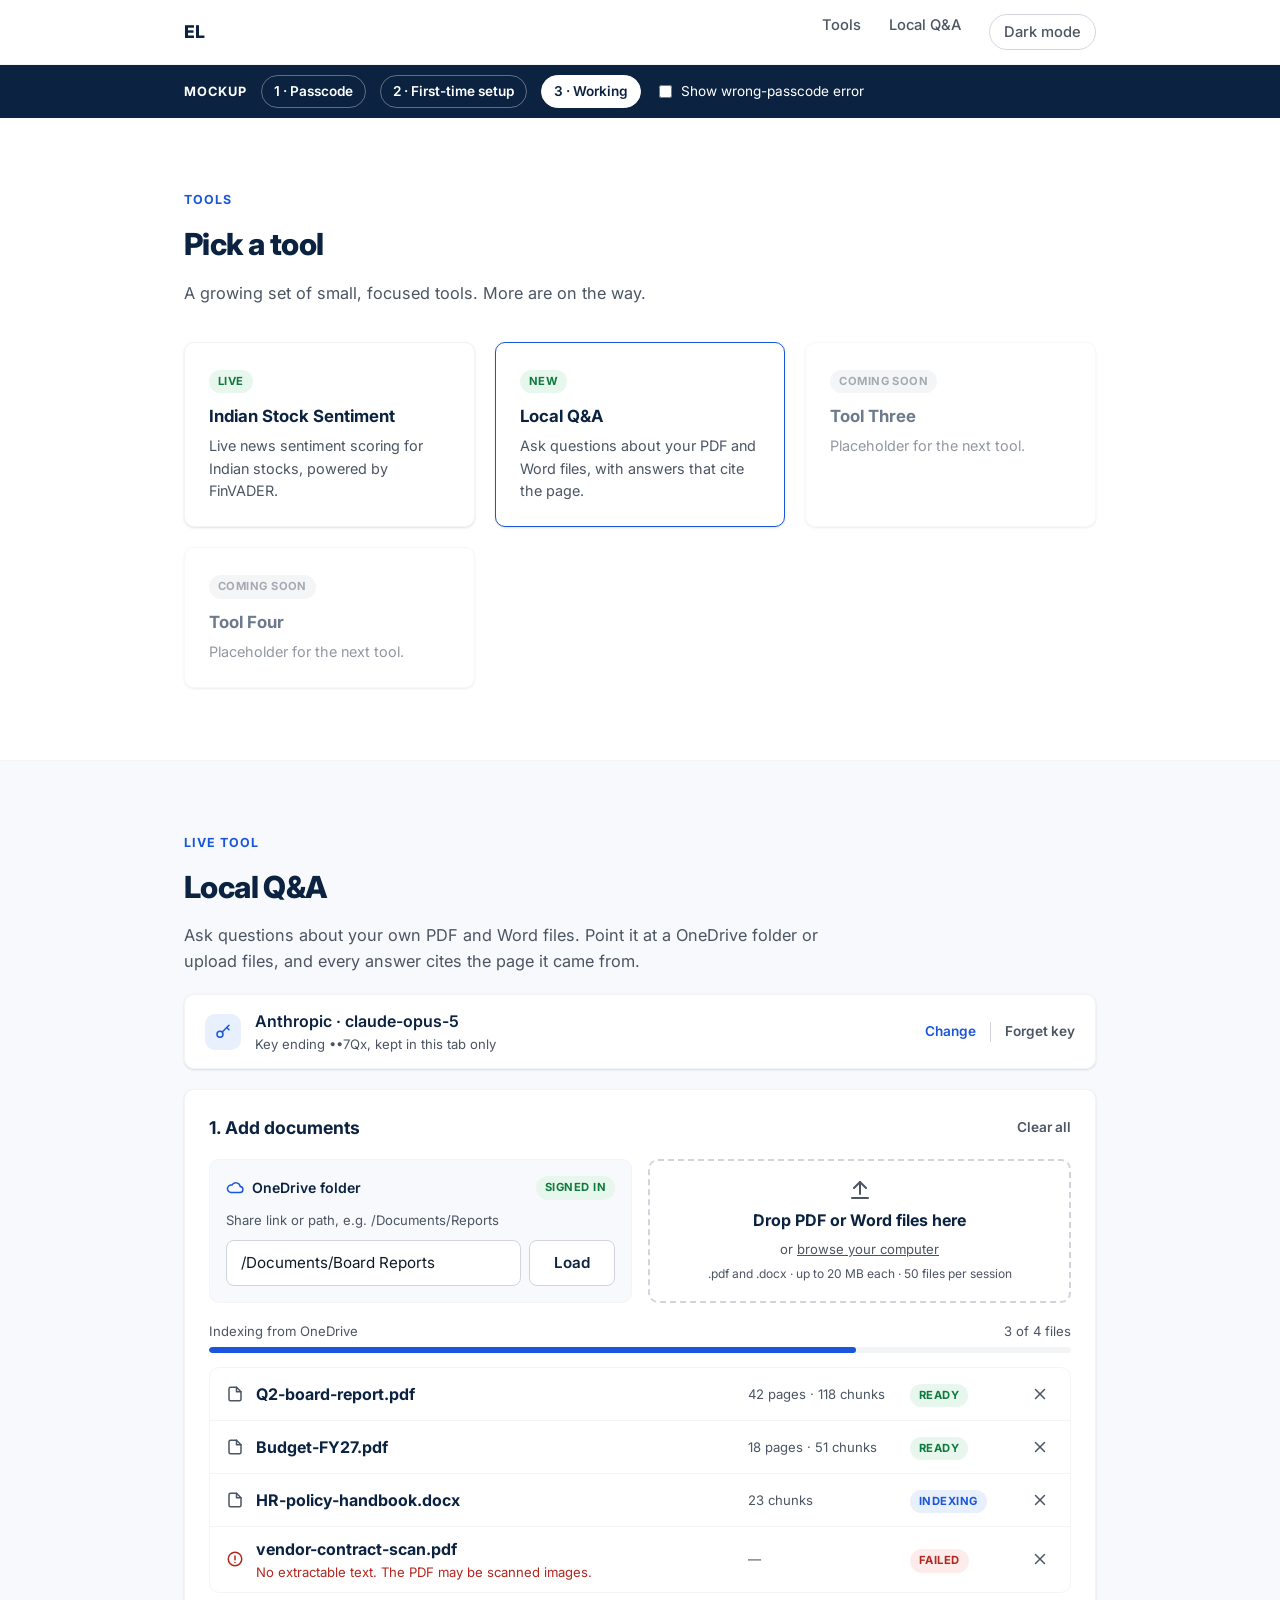
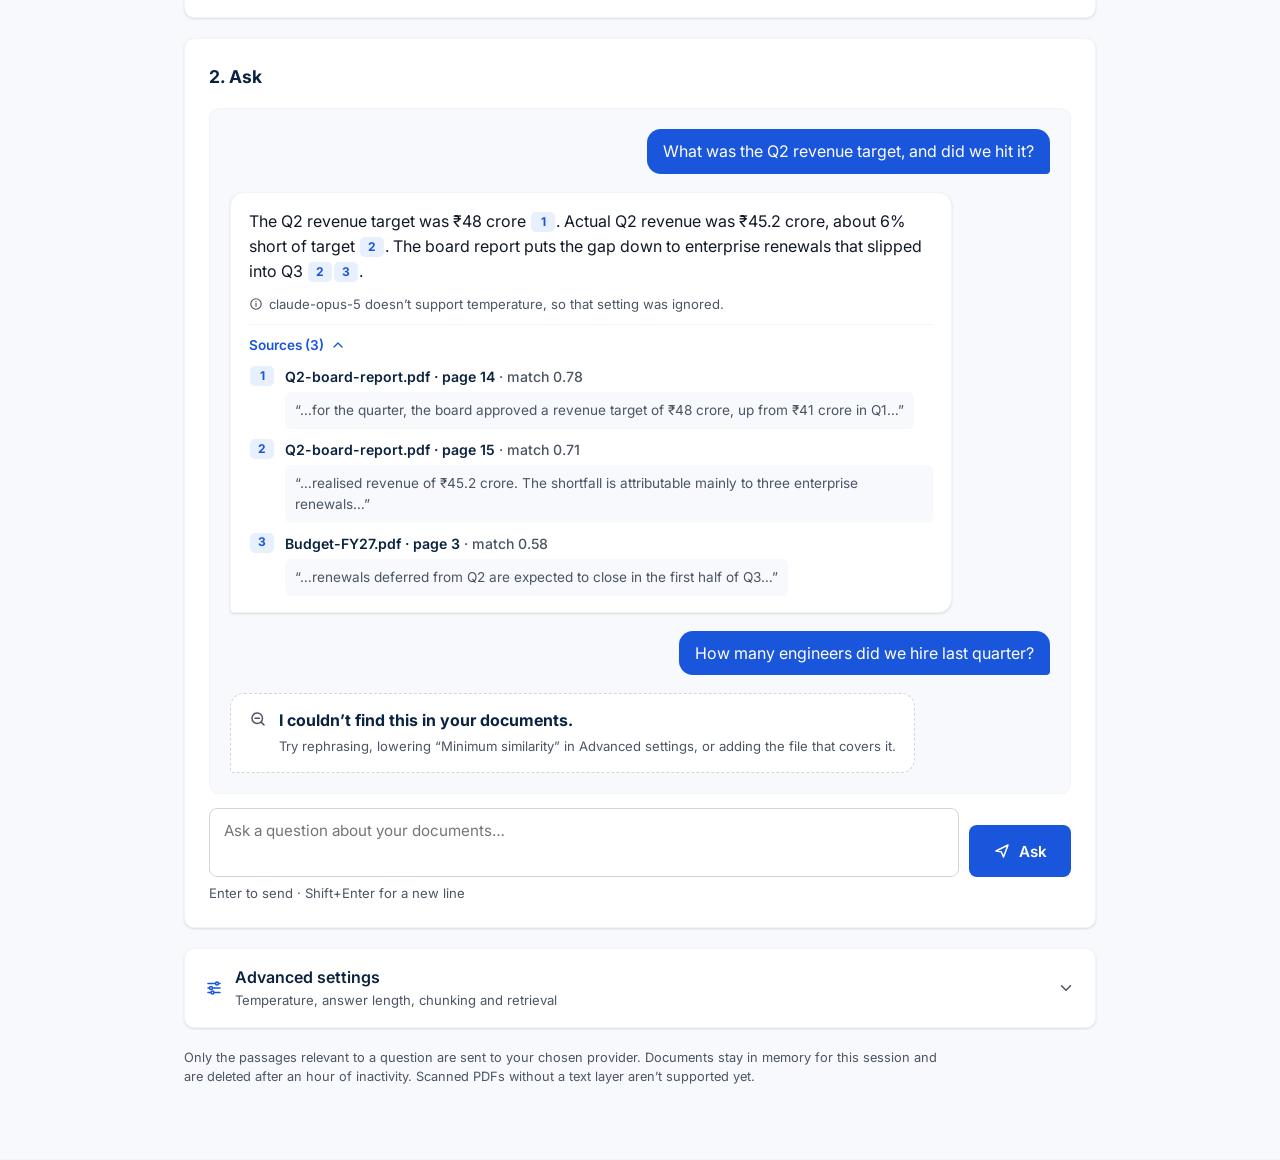
==== local-qa/mockup.html @ 2dbd8e91 "Add clickable Local Q&A UI mockup Static page on the site's own styles.css showing the passcode gate" ====
<!DOCTYPE html>
<html lang="en">
<head>
<meta charset="UTF-8" />
<meta name="viewport" content="width=device-width, initial-scale=1.0" />
<title>Local Q&amp;A — UI mockup</title>
<link rel="preconnect" href="https://fonts.googleapis.com">
<link rel="preconnect" href="https://fonts.gstatic.com" crossorigin>
<link href="https://fonts.googleapis.com/css2?family=Inter:wght@400;500;600;700;800&display=swap" rel="stylesheet">
<link rel="stylesheet" href="../styles.css" />
<script>
  // Same theme bootstrap as the real site, so dark mode matches.
  try {
    var t = localStorage.getItem('theme');
    if (t === 'dark' || t === 'light') document.documentElement.setAttribute('data-theme', t);
  } catch (e) {}
</script>
<style>
  /* Local Q&A — new tokens layered on the site's (light, then the two dark blocks the site uses) */
  :root { --blue-bg: #e8effd; --ring: 0 0 0 3px rgba(26, 86, 219, 0.15); }
  @media (prefers-color-scheme: dark) { :root:not([data-theme="light"]) { --blue-bg: #16305a; } }
  :root[data-theme="dark"] { --blue-bg: #16305a; }

  /* Mockup-only state switcher (not part of the real UI) */
  .mock-bar { position: sticky; top: 64px; z-index: 9; background: var(--heading); color: var(--bg); }
  .mock-bar .container { display: flex; flex-wrap: wrap; align-items: center; gap: 8px 14px; padding-top: 10px; padding-bottom: 10px; }
  .mock-bar strong { font-size: 0.8rem; text-transform: uppercase; letter-spacing: 0.08em; }
  .mock-bar button { font: inherit; font-size: 0.85rem; font-weight: 600; border: 1px solid rgba(255,255,255,0.35); background: none; color: inherit; border-radius: 999px; padding: 5px 12px; cursor: pointer; }
  .mock-bar button[aria-pressed="true"] { background: var(--bg); color: var(--heading); border-color: var(--bg); }
  .mock-bar label { font-size: 0.85rem; display: inline-flex; gap: 6px; align-items: center; }

  /* Tile highlight */
  .tile-new { border-color: var(--blue); }

  /* Local Q&A */
  .qa-section { background: var(--bg-alt); scroll-margin-top: 110px; }
  .qa-stack { display: flex; flex-direction: column; gap: 20px; }
  .card { background: var(--bg); border: 1px solid var(--gray-100); border-radius: var(--radius); box-shadow: var(--shadow); padding: 24px; }
  .card h3 { margin: 0; font-size: 1.1rem; font-weight: 700; color: var(--heading); }
  .card-head { display: flex; align-items: center; justify-content: space-between; gap: 12px; margin-bottom: 18px; }
  .help { margin: 0; font-size: 0.82rem; color: var(--gray-600); }
  .label { font-size: 0.88rem; font-weight: 600; color: var(--heading); }
  .field { width: 100%; min-height: 44px; padding: 10px 14px; border: 1px solid var(--gray-300); border-radius: 8px; font: inherit; font-size: 0.95rem; background: var(--bg); color: var(--ink); }
  .field:focus { outline: none; border-color: var(--blue); box-shadow: var(--ring); }
  .field:disabled { background: var(--gray-100); cursor: not-allowed; }
  .btn { min-height: 44px; display: inline-flex; align-items: center; justify-content: center; gap: 8px; font-family: inherit; }
  .btn-secondary { background: var(--bg); color: var(--heading); border: 1px solid var(--gray-300); }
  .btn-secondary:hover { border-color: var(--gray-600); }
  .btn-link { display: inline-flex; align-items: center; gap: 6px; font-family: inherit; }
  .btn-muted { color: var(--gray-600); }
  .icon-btn { display: inline-flex; align-items: center; justify-content: center; width: 44px; height: 44px; border: none; border-radius: 8px; background: none; color: var(--gray-600); cursor: pointer; flex-shrink: 0; }
  .icon-btn:hover { background: var(--gray-100); color: var(--red); }
  .badge { display: inline-flex; align-items: center; font-size: 0.7rem; font-weight: 700; text-transform: uppercase; letter-spacing: 0.04em; padding: 3px 9px; border-radius: 999px; background: var(--gray-neutral-bg); color: var(--gray-neutral); white-space: nowrap; }
  .badge-ok { background: var(--green-bg); color: var(--green); }
  .badge-fail { background: var(--red-bg); color: var(--red); }
  .badge-busy { background: var(--blue-bg); color: var(--blue); }
  .row { display: flex; gap: 8px; }
  .grid-2 { display: grid; grid-template-columns: repeat(2, minmax(0, 1fr)); gap: 16px; }
  .col { display: flex; flex-direction: column; gap: 8px; }
  .sr-only { position: absolute; width: 1px; height: 1px; overflow: hidden; clip: rect(0 0 0 0); white-space: nowrap; }
  svg.i { width: 18px; height: 18px; fill: none; stroke: currentColor; stroke-width: 2; stroke-linecap: round; stroke-linejoin: round; flex-shrink: 0; }

  /* Passcode */
  .lock-card { max-width: 520px; display: flex; flex-direction: column; gap: 14px; }
  .lock-icon { display: inline-flex; width: 44px; height: 44px; border-radius: 10px; align-items: center; justify-content: center; background: var(--blue-bg); color: var(--blue); }
  .error-text { margin: 0; font-size: 0.85rem; color: var(--red); font-weight: 500; }

  /* Provider setup */
  .pills { display: flex; flex-wrap: wrap; gap: 8px; }
  .pill { font: inherit; font-size: 0.9rem; font-weight: 600; min-height: 40px; padding: 0 16px; border-radius: 999px; border: 1px solid var(--gray-300); background: var(--bg); color: var(--heading); cursor: pointer; }
  .pill[aria-pressed="true"] { background: var(--blue); border-color: var(--blue); color: #fff; }
  .chips { display: flex; flex-wrap: wrap; gap: 6px; }
  .chip { font: inherit; font-size: 0.8rem; font-weight: 600; padding: 4px 10px; border-radius: 999px; border: 1px solid var(--gray-300); background: var(--bg-alt); color: var(--heading); cursor: pointer; }
  .check { display: inline-flex; align-items: center; gap: 8px; font-size: 0.9rem; color: var(--ink); }
  .check input { width: 18px; height: 18px; accent-color: var(--blue); }
  .ok-text { display: inline-flex; align-items: center; gap: 6px; font-size: 0.88rem; font-weight: 600; color: var(--green); }

  /* Model bar */
  .model-bar { display: flex; align-items: center; gap: 14px; padding: 14px 20px; }
  .model-bar .grow { flex-grow: 1; display: flex; flex-direction: column; }
  .model-bar .title { font-weight: 600; color: var(--heading); }
  .divider-v { width: 1px; height: 20px; background: var(--gray-300); }

  /* Documents */
  .source-box { display: flex; flex-direction: column; gap: 10px; padding: 16px; border: 1px solid var(--gray-100); border-radius: var(--radius); background: var(--bg-alt); }
  .drop { display: flex; flex-direction: column; align-items: center; justify-content: center; gap: 6px; padding: 16px; border: 2px dashed var(--gray-300); border-radius: var(--radius); text-align: center; }
  .drop strong { color: var(--heading); }
  .progress { height: 6px; border-radius: 999px; background: var(--gray-100); overflow: hidden; }
  .progress > span { display: block; height: 100%; background: var(--blue); border-radius: 999px; }
  .files { list-style: none; margin: 0; padding: 0; border: 1px solid var(--gray-100); border-radius: var(--radius); }
  .files li { display: flex; align-items: center; gap: 12px; padding: 4px 8px 4px 16px; }
  .files li + li { border-top: 1px solid var(--gray-100); }
  .files .name { flex-grow: 1; display: flex; flex-direction: column; padding: 6px 0; min-width: 0; }
  .files .name strong { color: var(--heading); overflow-wrap: anywhere; }
  .files .meta { width: 150px; }
  .files .file-status { width: 96px; }
  .files .err { font-size: 0.82rem; color: var(--red); }
  .empty { padding: 18px; text-align: center; border: 1px dashed var(--gray-300); border-radius: var(--radius); }

  /* Chat */
  .transcript { display: flex; flex-direction: column; gap: 18px; padding: 20px; background: var(--bg-alt); border: 1px solid var(--gray-100); border-radius: var(--radius); margin-bottom: 14px; }
  .msg-user { align-self: flex-end; max-width: 70%; padding: 10px 16px; border-radius: 14px 14px 4px 14px; background: var(--blue); color: #fff; }
  .msg-bot { align-self: flex-start; max-width: 88%; display: flex; flex-direction: column; gap: 10px; padding: 16px 18px; border-radius: 14px 14px 14px 4px; background: var(--bg); border: 1px solid var(--gray-100); box-shadow: var(--shadow); }
  .msg-bot p { margin: 0; }
  .msg-notfound { align-self: flex-start; max-width: 88%; display: flex; gap: 12px; padding: 14px 18px; border-radius: 14px 14px 14px 4px; background: var(--bg); border: 1px dashed var(--gray-300); }
  .msg-notfound strong { color: var(--heading); display: block; }
  .note { display: flex; align-items: center; gap: 6px; font-size: 0.82rem; color: var(--gray-600); }
  .note svg.i { width: 14px; height: 14px; }
  .cite { display: inline-flex; align-items: center; justify-content: center; min-width: 24px; height: 20px; padding: 0 6px; margin: 0 1px; border-radius: 5px; background: var(--blue-bg); color: var(--blue); font-size: 0.75rem; font-weight: 700; text-decoration: none; vertical-align: 1px; }
  .sources { border-top: 1px solid var(--gray-100); padding-top: 10px; display: flex; flex-direction: column; gap: 10px; }
  .sources ol { list-style: none; margin: 0; padding: 0; display: flex; flex-direction: column; gap: 10px; }
  .sources li { display: flex; gap: 10px; align-items: flex-start; }
  .sources .where { font-size: 0.88rem; font-weight: 600; color: var(--heading); }
  .sources .where span { font-weight: 500; color: var(--gray-600); }
  .sources blockquote { margin: 4px 0 0; font-size: 0.85rem; color: var(--gray-600); padding: 8px 10px; background: var(--bg-alt); border-radius: 6px; }
  .chevron { transition: transform 0.15s ease; }
  [aria-expanded="false"] > .chevron { transform: rotate(180deg); }
  .composer { display: flex; gap: 10px; align-items: flex-end; }
  .composer textarea { flex-grow: 1; resize: none; min-height: 52px; }
  .composer .btn { min-height: 52px; }

  /* Advanced settings */
  .adv-toggle { width: 100%; display: flex; align-items: center; gap: 12px; padding: 16px 20px; cursor: pointer; text-align: left; font: inherit; color: inherit; }
  .adv-toggle .grow { flex-grow: 1; display: flex; flex-direction: column; }
  .adv-toggle .title { font-weight: 600; color: var(--heading); }
  .adv-toggle[aria-expanded="true"] { border-bottom-left-radius: 0; border-bottom-right-radius: 0; }
  .adv-panel { margin-top: -1px; border-top-left-radius: 0; border-top-right-radius: 0; display: flex; flex-direction: column; gap: 28px; }
  .group-head { display: flex; align-items: baseline; justify-content: space-between; gap: 12px; margin-bottom: 14px; padding-bottom: 8px; border-bottom: 1px solid var(--gray-100); }
  .group-head h4 { margin: 0; font-size: 1rem; color: var(--heading); }
  .controls { display: grid; grid-template-columns: repeat(2, minmax(0, 1fr)); gap: 22px 32px; }
  .control { display: flex; flex-direction: column; gap: 6px; }
  .control-top { display: flex; justify-content: space-between; align-items: baseline; gap: 8px; }
  .control output { font-size: 0.88rem; font-weight: 700; color: var(--heading); font-variant-numeric: tabular-nums; }
  .control input[type="range"] { width: 100%; accent-color: var(--blue); min-height: 24px; }
  .seg { display: inline-flex; border: 1px solid var(--gray-300); border-radius: 8px; overflow: hidden; }
  .seg button { font: inherit; font-size: 0.88rem; font-weight: 600; min-height: 40px; padding: 0 16px; border: none; background: var(--bg); color: var(--heading); cursor: pointer; }
  .seg button + button { border-left: 1px solid var(--gray-300); }
  .seg button[aria-pressed="true"] { background: var(--blue); color: #fff; }
  .switch { display: inline-flex; align-items: center; gap: 10px; font-size: 0.9rem; cursor: pointer; }
  .switch input { width: 40px; height: 22px; accent-color: var(--blue); }
  .warn { display: flex; gap: 6px; align-items: flex-start; font-size: 0.8rem; color: var(--gray-600); background: var(--gray-neutral-bg); padding: 6px 10px; border-radius: 6px; }
  .reindex { display: flex; align-items: center; gap: 12px; padding: 12px 16px; border-radius: var(--radius); background: var(--blue-bg); color: var(--heading); margin-bottom: 16px; }
  .reindex p { margin: 0; flex-grow: 1; font-size: 0.9rem; }
  .privacy { font-size: 0.8rem; max-width: 760px; }

  [hidden] { display: none !important; }

  @media (max-width: 640px) {
    .grid-2, .controls { grid-template-columns: minmax(0, 1fr); }
    .files li { display: grid; grid-template-columns: auto minmax(0, 1fr) auto; column-gap: 12px; align-items: center; padding: 6px 4px 8px 12px; }
    .files li > svg.i { grid-column: 1; grid-row: 1; }
    .files .name { grid-column: 2; grid-row: 1; padding: 4px 0 0; }
    .files .icon-btn { grid-column: 3; grid-row: 1; }
    .files .meta { grid-column: 2; grid-row: 2; width: auto; }
    .files .file-status { grid-column: 3; grid-row: 2; width: auto; justify-self: center; }
    .msg-user, .msg-bot, .msg-notfound { max-width: 100%; }
    .model-bar { flex-wrap: wrap; padding: 14px 16px; }
    .transcript { padding: 12px; }
    .composer .btn .label-text { display: none; }
    .card { padding: 18px 16px; }
    .reindex { flex-wrap: wrap; }
  }
</style>
</head>
<body>

<svg width="0" height="0" style="position:absolute" aria-hidden="true">
  <symbol id="i-key" viewBox="0 0 24 24"><circle cx="8" cy="15" r="4"/><path d="M11 12l9-9"/><path d="M17 6l3 3"/></symbol>
  <symbol id="i-lock" viewBox="0 0 24 24"><rect x="4" y="11" width="16" height="10" rx="2"/><path d="M8 11V7a4 4 0 0 1 8 0v4"/></symbol>
  <symbol id="i-cloud" viewBox="0 0 24 24"><path d="M7 18a5 5 0 1 1 .9-9.9A6 6 0 0 1 19 10a4 4 0 0 1-1 8H7z"/></symbol>
  <symbol id="i-upload" viewBox="0 0 24 24"><path d="M12 16V4"/><path d="M6 10l6-6 6 6"/><path d="M4 20h16"/></symbol>
  <symbol id="i-file" viewBox="0 0 24 24"><path d="M14 3H6a2 2 0 0 0-2 2v14a2 2 0 0 0 2 2h12a2 2 0 0 0 2-2V9z"/><path d="M14 3v6h6"/></symbol>
  <symbol id="i-alert" viewBox="0 0 24 24"><circle cx="12" cy="12" r="9"/><path d="M12 8v5"/><path d="M12 16.5v.01"/></symbol>
  <symbol id="i-info" viewBox="0 0 24 24"><circle cx="12" cy="12" r="9"/><path d="M12 11v5"/><path d="M12 7.5v.01"/></symbol>
  <symbol id="i-x" viewBox="0 0 24 24"><path d="M6 6l12 12"/><path d="M18 6L6 18"/></symbol>
  <symbol id="i-send" viewBox="0 0 24 24"><path d="M4 12l16-8-6 16-3-7z"/></symbol>
  <symbol id="i-check" viewBox="0 0 24 24"><path d="M5 12l5 5 9-10"/></symbol>
  <symbol id="i-up" viewBox="0 0 24 24"><path d="M6 15l6-6 6 6"/></symbol>
  <symbol id="i-down" viewBox="0 0 24 24"><path d="M6 9l6 6 6-6"/></symbol>
  <symbol id="i-search" viewBox="0 0 24 24"><circle cx="11" cy="11" r="7"/><path d="M20 20l-3.5-3.5"/><path d="M8 11h6"/></symbol>
  <symbol id="i-sliders" viewBox="0 0 24 24"><path d="M4 6h10"/><path d="M18 6h2"/><circle cx="16" cy="6" r="2"/><path d="M4 18h4"/><path d="M12 18h8"/><circle cx="10" cy="18" r="2"/><path d="M4 12h2"/><path d="M10 12h10"/><circle cx="8" cy="12" r="2"/></symbol>
  <symbol id="i-refresh" viewBox="0 0 24 24"><path d="M20 11a8 8 0 0 0-14.9-3"/><path d="M4 4v4h4"/><path d="M4 13a8 8 0 0 0 14.9 3"/><path d="M20 20v-4h-4"/></symbol>
</svg>

<header class="site-header">
  <div class="container header-inner">
    <a href="#home" class="brand">EL</a>
    <nav class="nav">
      <a href="#tools">Tools</a>
      <a href="#local-qa">Local Q&amp;A</a>
      <button id="theme-toggle" class="theme-toggle" type="button" aria-label="Toggle dark mode">Dark mode</button>
    </nav>
  </div>
</header>

<div class="mock-bar" role="region" aria-label="Mockup controls">
  <div class="container">
    <strong>Mockup</strong>
    <button type="button" data-state="locked">1 · Passcode</button>
    <button type="button" data-state="setup">2 · First-time setup</button>
    <button type="button" data-state="working" aria-pressed="true">3 · Working</button>
    <label><input type="checkbox" id="mock-error"> Show wrong-passcode error</label>
  </div>
</div>

<main>
  <section id="tools" class="section tools-section">
    <div class="container">
      <p class="eyebrow">Tools</p>
      <h2>Pick a tool</h2>
      <p class="section-lead">A growing set of small, focused tools. More are on the way.</p>
      <div class="tile-grid">
        <a href="#sentiment" class="tile tile-live">
          <span class="tile-badge tile-badge-live">Live</span>
          <h3>Indian Stock Sentiment</h3>
          <p>Live news sentiment scoring for Indian stocks, powered by FinVADER.</p>
        </a>
        <a href="#local-qa" class="tile tile-live tile-new">
          <span class="tile-badge tile-badge-live">New</span>
          <h3>Local Q&amp;A</h3>
          <p>Ask questions about your PDF and Word files, with answers that cite the page.</p>
        </a>
        <div class="tile tile-placeholder">
          <span class="tile-badge">Coming soon</span>
          <h3>Tool Three</h3>
          <p>Placeholder for the next tool.</p>
        </div>
        <div class="tile tile-placeholder">
          <span class="tile-badge">Coming soon</span>
          <h3>Tool Four</h3>
          <p>Placeholder for the next tool.</p>
        </div>
      </div>
    </div>
  </section>

  <section id="local-qa" class="section qa-section">
    <div class="container qa-stack">
      <div>
        <p class="eyebrow">Live Tool</p>
        <h2>Local Q&amp;A</h2>
        <p class="section-lead" style="margin-bottom:0">Ask questions about your own PDF and Word files. Point it at a OneDrive folder or upload files, and every answer cites the page it came from.</p>
      </div>

      <!-- ============ STATE 1: passcode ============ -->
      <form class="card lock-card" data-view="locked" hidden onsubmit="return false">
        <span class="lock-icon"><svg class="i"><use href="#i-lock"/></svg></span>
        <div>
          <h3>Enter the passcode</h3>
          <p class="help">This tool is private. Ask the site owner for the passcode.</p>
        </div>
        <label class="sr-only" for="passcode">Passcode</label>
        <div class="row">
          <input id="passcode" class="field" type="password" placeholder="Passcode" autocomplete="current-password" aria-describedby="pass-error">
          <button type="submit" class="btn btn-primary" data-go="setup">Unlock</button>
        </div>
        <p class="error-text" id="pass-error" hidden>That passcode isn’t right.</p>
      </form>

      <!-- ============ STATE 2: first-time setup ============ -->
      <div class="card" data-view="setup" hidden>
        <div class="card-head"><h3>Connect a model</h3><span class="badge">Your key, your bill</span></div>
        <div class="col" style="gap:18px">
          <div class="col">
            <span class="label" id="provider-label">Provider</span>
            <div class="pills" role="group" aria-labelledby="provider-label">
              <button type="button" class="pill" data-provider="anthropic" aria-pressed="true">Anthropic</button>
              <button type="button" class="pill" data-provider="openai" aria-pressed="false">OpenAI</button>
              <button type="button" class="pill" data-provider="gemini" aria-pressed="false">Google Gemini</button>
              <button type="button" class="pill" data-provider="openai_compatible" aria-pressed="false">OpenAI-compatible</button>
            </div>
          </div>
          <div class="col" id="base-url-wrap" hidden>
            <label class="label" for="base-url">Base URL</label>
            <input id="base-url" class="field" type="url" placeholder="https://api.groq.com/openai/v1">
            <p class="help">Any service that speaks the OpenAI Chat Completions API: Groq, Mistral, OpenRouter, DeepSeek, Together…</p>
          </div>
          <div class="grid-2">
            <div class="col">
              <label class="label" for="model">Model</label>
              <input id="model" class="field" type="text" value="claude-opus-5">
              <div class="chips" id="model-chips">
                <button type="button" class="chip">claude-opus-5</button>
                <button type="button" class="chip">claude-sonnet-5</button>
                <button type="button" class="chip">claude-haiku-4-5</button>
              </div>
            </div>
            <div class="col">
              <label class="label" for="api-key">API key</label>
              <input id="api-key" class="field" type="password" placeholder="sk-ant-…" value="sk-ant-demo-key-7Qx" autocomplete="off">
              <a href="#" class="help" id="key-link">Get an Anthropic key</a>
            </div>
          </div>
          <label class="check"><input type="checkbox"> Remember this key on this device</label>
          <div class="row" style="align-items:center; gap:14px; flex-wrap:wrap">
            <button type="button" class="btn btn-secondary" id="test-key">Test key</button>
            <span class="ok-text" id="key-ok" hidden><svg class="i"><use href="#i-check"/></svg> Key works</span>
          </div>
          <p class="help">For each question, your key goes through our server to the provider you picked. It’s never stored there, and usage is billed to your own account.</p>
        </div>
      </div>

      <!-- Model bar (working state) -->
      <div class="card model-bar" data-view="working">
        <span class="lock-icon" style="width:36px;height:36px"><svg class="i"><use href="#i-key"/></svg></span>
        <div class="grow">
          <span class="title" id="model-summary">Anthropic · claude-opus-5</span>
          <span class="help">Key ending ••7Qx, kept in this tab only</span>
        </div>
        <button type="button" class="btn-link" data-go="setup">Change</button>
        <span class="divider-v"></span>
        <button type="button" class="btn-link btn-muted">Forget key</button>
      </div>

      <!-- ============ Documents (setup + working) ============ -->
      <div class="card" data-view="setup working">
        <div class="card-head">
          <h3>1. Add documents</h3>
          <button type="button" class="btn-link btn-muted" data-view="working">Clear all</button>
        </div>
        <div class="grid-2" style="margin-bottom:18px">
          <div class="source-box">
            <div class="row" style="align-items:center">
              <svg class="i" style="color:var(--blue)"><use href="#i-cloud"/></svg>
              <span class="label" style="flex-grow:1">OneDrive folder</span>
              <span class="badge badge-ok" data-view="working">Signed in</span>
            </div>
            <button type="button" class="btn btn-secondary" data-view="setup">
              <svg class="i"><use href="#i-cloud"/></svg> Sign in with Microsoft
            </button>
            <label class="help" for="folder">Share link or path, e.g. /Documents/Reports</label>
            <div class="row">
              <input id="folder" class="field" type="text" value="/Documents/Board Reports">
              <button type="button" class="btn btn-secondary">Load</button>
            </div>
            <p class="help" data-view="setup">Read-only access. Only .pdf and .docx files in the folder are used.</p>
          </div>
          <div class="drop">
            <svg class="i" style="width:24px;height:24px;color:var(--gray-600)"><use href="#i-upload"/></svg>
            <strong>Drop PDF or Word files here</strong>
            <span class="help">or <a href="#">browse your computer</a></span>
            <span class="help" style="font-size:0.75rem">.pdf and .docx · up to 20 MB each · 50 files per session</span>
          </div>
        </div>

        <p class="help empty" data-view="setup">No documents yet. Load a OneDrive folder or upload files to start.</p>

        <div data-view="working">
          <div class="col" style="gap:6px; margin-bottom:14px">
            <div class="row help" style="justify-content:space-between"><span>Indexing from OneDrive</span><span>3 of 4 files</span></div>
            <div class="progress" role="progressbar" aria-label="Indexing progress" aria-valuenow="75" aria-valuemin="0" aria-valuemax="100"><span style="width:75%"></span></div>
          </div>
          <ul class="files">
            <li>
              <svg class="i" style="color:var(--gray-600)"><use href="#i-file"/></svg>
              <span class="name"><strong>Q2-board-report.pdf</strong></span>
              <span class="help meta">42 pages · 118 chunks</span>
              <span class="file-status"><span class="badge badge-ok">Ready</span></span>
              <button type="button" class="icon-btn" aria-label="Remove Q2-board-report.pdf"><svg class="i"><use href="#i-x"/></svg></button>
            </li>
            <li>
              <svg class="i" style="color:var(--gray-600)"><use href="#i-file"/></svg>
              <span class="name"><strong>Budget-FY27.pdf</strong></span>
              <span class="help meta">18 pages · 51 chunks</span>
              <span class="file-status"><span class="badge badge-ok">Ready</span></span>
              <button type="button" class="icon-btn" aria-label="Remove Budget-FY27.pdf"><svg class="i"><use href="#i-x"/></svg></button>
            </li>
            <li>
              <svg class="i" style="color:var(--gray-600)"><use href="#i-file"/></svg>
              <span class="name"><strong>HR-policy-handbook.docx</strong></span>
              <span class="help meta">23 chunks</span>
              <span class="file-status"><span class="badge badge-busy">Indexing</span></span>
              <button type="button" class="icon-btn" aria-label="Remove HR-policy-handbook.docx"><svg class="i"><use href="#i-x"/></svg></button>
            </li>
            <li>
              <svg class="i" style="color:var(--red)"><use href="#i-alert"/></svg>
              <span class="name"><strong>vendor-contract-scan.pdf</strong><span class="err">No extractable text. The PDF may be scanned images.</span></span>
              <span class="help meta">—</span>
              <span class="file-status"><span class="badge badge-fail">Failed</span></span>
              <button type="button" class="icon-btn" aria-label="Remove vendor-contract-scan.pdf"><svg class="i"><use href="#i-x"/></svg></button>
            </li>
          </ul>
        </div>
      </div>

      <!-- ============ Ask (setup + working) ============ -->
      <div class="card" data-view="setup working">
        <div class="card-head"><h3>2. Ask</h3></div>

        <div class="transcript" aria-live="polite" data-view="working">
          <div class="msg-user">What was the Q2 revenue target, and did we hit it?</div>

          <div class="msg-bot">
            <p>The Q2 revenue target was ₹48 crore <a href="#" class="cite">1</a>. Actual Q2 revenue was ₹45.2 crore, about 6% short of target <a href="#" class="cite">2</a>. The board report puts the gap down to enterprise renewals that slipped into Q3 <a href="#" class="cite">2</a><a href="#" class="cite">3</a>.</p>
            <p class="note" id="temp-note"><svg class="i"><use href="#i-info"/></svg> claude-opus-5 doesn’t support temperature, so that setting was ignored.</p>
            <div class="sources">
              <button type="button" class="btn-link" aria-expanded="true" aria-controls="src-1" id="src-toggle">Sources (3) <svg class="i chevron" style="width:16px;height:16px"><use href="#i-up"/></svg></button>
              <ol id="src-1">
                <li><span class="cite">1</span><div><div class="where">Q2-board-report.pdf · page 14 <span>· match 0.78</span></div><blockquote>“…for the quarter, the board approved a revenue target of ₹48 crore, up from ₹41 crore in Q1…”</blockquote></div></li>
                <li><span class="cite">2</span><div><div class="where">Q2-board-report.pdf · page 15 <span>· match 0.71</span></div><blockquote>“…realised revenue of ₹45.2 crore. The shortfall is attributable mainly to three enterprise renewals…”</blockquote></div></li>
                <li><span class="cite">3</span><div><div class="where">Budget-FY27.pdf · page 3 <span>· match 0.58</span></div><blockquote>“…renewals deferred from Q2 are expected to close in the first half of Q3…”</blockquote></div></li>
              </ol>
            </div>
          </div>

          <div class="msg-user">How many engineers did we hire last quarter?</div>

          <div class="msg-notfound">
            <svg class="i" style="color:var(--gray-600); margin-top:2px"><use href="#i-search"/></svg>
            <div>
              <strong>I couldn’t find this in your documents.</strong>
              <span class="help">Try rephrasing, lowering “Minimum similarity” in Advanced settings, or adding the file that covers it.</span>
            </div>
          </div>
        </div>

        <label class="sr-only" for="question">Your question</label>
        <div class="composer">
          <textarea id="question" class="field" rows="2" placeholder="Ask a question about your documents…"></textarea>
          <button type="button" class="btn btn-primary" id="ask-btn"><svg class="i"><use href="#i-send"/></svg><span class="label-text">Ask</span></button>
        </div>
        <p class="help" style="margin-top:6px" id="ask-hint">Enter to send · Shift+Enter for a new line</p>
      </div>

      <!-- ============ Advanced settings (working) ============ -->
      <div data-view="working">
        <button type="button" class="card adv-toggle" id="adv-toggle" aria-expanded="false" aria-controls="adv-panel">
          <svg class="i" style="color:var(--blue)"><use href="#i-sliders"/></svg>
          <span class="grow"><span class="title">Advanced settings</span><span class="help">Temperature, answer length, chunking and retrieval</span></span>
          <svg class="i chevron" style="color:var(--gray-600)"><use href="#i-up"/></svg>
        </button>

        <div class="card adv-panel" id="adv-panel" hidden>
          <div>
            <div class="group-head"><h4>Answer</h4><span class="help">Applies to your next question</span></div>
            <div class="controls">
              <div class="control">
                <div class="control-top"><label class="label" for="s-temp">Temperature</label><output for="s-temp">0.20</output></div>
                <input id="s-temp" type="range" min="0" max="1" step="0.05" value="0.2" data-fmt="2">
                <p class="help">Lower sticks to the documents’ wording; higher phrases more freely.</p>
                <p class="warn" id="temp-warn"><svg class="i" style="width:14px;height:14px;margin-top:2px"><use href="#i-info"/></svg><span>claude-opus-5 ignores temperature. Choose claude-haiku-4-5 to use it, or use Reasoning effort instead.</span></p>
              </div>
              <div class="control">
                <div class="control-top"><span class="label" id="effort-label">Reasoning effort</span></div>
                <div class="seg" role="group" aria-labelledby="effort-label">
                  <button type="button" aria-pressed="true">Low</button><button type="button" aria-pressed="false">Medium</button><button type="button" aria-pressed="false">High</button>
                </div>
                <p class="help">How much the model thinks before answering. Higher is slower and costs more.</p>
              </div>
              <div class="control">
                <div class="control-top"><label class="label" for="s-max">Max answer length</label><output for="s-max">800 tokens</output></div>
                <input id="s-max" type="range" min="100" max="2000" step="50" value="800" data-suffix=" tokens">
                <p class="help">Upper bound on how long an answer can be.</p>
              </div>
              <div class="control">
                <div class="control-top"><label class="label" for="s-style">Answer style</label></div>
                <select id="s-style" class="field"><option>Concise</option><option>Detailed</option><option>Bullet points</option></select>
                <p class="help">Shape of the answer.</p>
              </div>
              <div class="control">
                <div class="control-top"><label class="label" for="s-hist">Follow-up memory</label><output for="s-hist">4 turns</output></div>
                <input id="s-hist" type="range" min="0" max="10" step="1" value="4" data-suffix=" turns">
                <p class="help">Earlier questions and answers sent along, so follow-ups make sense.</p>
              </div>
              <div class="control">
                <div class="control-top"><span class="label">Strict grounding</span></div>
                <label class="switch"><input type="checkbox" checked> Only answer from my documents</label>
                <p class="help">Turn off to let the model add general knowledge, clearly labelled.</p>
              </div>
            </div>
          </div>

          <div>
            <div class="group-head"><h4>Retrieval</h4><span class="help">Applies to your next question</span></div>
            <div class="controls">
              <div class="control">
                <div class="control-top"><label class="label" for="s-topk">Passages per answer (top-k)</label><output for="s-topk">5</output></div>
                <input id="s-topk" type="range" min="1" max="15" step="1" value="5">
                <p class="help">How many chunks are given to the model as context.</p>
              </div>
              <div class="control">
                <div class="control-top"><label class="label" for="s-sim">Minimum similarity</label><output for="s-sim">0.45</output></div>
                <input id="s-sim" type="range" min="0" max="0.9" step="0.05" value="0.45" data-fmt="2">
                <p class="help">Chunks less similar than this to the question are dropped. Higher means fewer, more relevant sources.</p>
              </div>
              <div class="control">
                <div class="control-top"><span class="label">Diversify results</span></div>
                <label class="switch"><input type="checkbox" checked id="s-div"> Avoid near-duplicate passages (MMR)</label>
              </div>
              <div class="control">
                <div class="control-top"><label class="label" for="s-mmr">Relevance vs diversity</label><output for="s-mmr">0.70</output></div>
                <input id="s-mmr" type="range" min="0" max="1" step="0.05" value="0.7" data-fmt="2">
                <p class="help">1.0 is pure relevance; lower mixes in more varied passages.</p>
              </div>
            </div>
          </div>

          <div>
            <div class="group-head"><h4>Indexing</h4><span class="help">Needs a re-index to apply</span></div>
            <div class="reindex" id="reindex" hidden>
              <svg class="i" style="color:var(--blue)"><use href="#i-refresh"/></svg>
              <p>Indexing settings changed. Re-index your 3 ready documents to apply them.</p>
              <button type="button" class="btn btn-primary" id="reindex-btn">Re-index now</button>
            </div>
            <div class="controls">
              <div class="control">
                <div class="control-top"><label class="label" for="s-strat">Chunking method</label></div>
                <select id="s-strat" class="field" data-index>
                  <option value="recursive">Smart (paragraphs, then sentences)</option>
                  <option value="fixed">Fixed size</option>
                  <option value="by_paragraph">By paragraph</option>
                  <option value="by_page">By page</option>
                </select>
                <p class="help">How documents are split into searchable chunks.</p>
              </div>
              <div class="control">
                <div class="control-top"><label class="label" for="s-size">Chunk size</label><output for="s-size">800 characters</output></div>
                <input id="s-size" type="range" min="200" max="2000" step="50" value="800" data-suffix=" characters" data-index>
                <p class="help">Smaller is more precise; larger gives more context per passage.</p>
              </div>
              <div class="control">
                <div class="control-top"><label class="label" for="s-overlap">Chunk overlap</label><output for="s-overlap">120 characters</output></div>
                <input id="s-overlap" type="range" min="0" max="400" step="10" value="120" data-suffix=" characters" data-index>
                <p class="help">Text shared between neighbouring chunks so ideas aren’t cut in half. At most half the chunk size.</p>
              </div>
            </div>
          </div>

          <div class="row" style="justify-content:flex-end">
            <button type="button" class="btn btn-secondary" id="reset-btn">Reset to defaults</button>
          </div>
        </div>
      </div>

      <p class="help privacy" data-view="setup working">Only the passages relevant to a question are sent to your chosen provider. Documents stay in memory for this session and are deleted after an hour of inactivity. Scanned PDFs without a text layer aren’t supported yet.</p>
    </div>
  </section>
</main>

<script>
(function () {
  // ---- theme toggle (mirrors the real site) ----
  var root = document.documentElement, toggle = document.getElementById('theme-toggle');
  function isDark() {
    var t = root.getAttribute('data-theme');
    return t ? t === 'dark' : window.matchMedia('(prefers-color-scheme: dark)').matches;
  }
  function paintToggle() { toggle.textContent = isDark() ? 'Light mode' : 'Dark mode'; }
  toggle.addEventListener('click', function () {
    var next = isDark() ? 'light' : 'dark';
    root.setAttribute('data-theme', next);
    try { localStorage.setItem('theme', next); } catch (e) {}
    paintToggle();
  });
  paintToggle();

  // ---- mockup state switcher ----
  var stateButtons = document.querySelectorAll('.mock-bar [data-state]');
  function show(state) {
    document.querySelectorAll('[data-view]').forEach(function (el) {
      el.hidden = el.getAttribute('data-view').split(' ').indexOf(state) === -1;
    });
    stateButtons.forEach(function (b) { b.setAttribute('aria-pressed', String(b.dataset.state === state)); });
    var ask = document.getElementById('ask-btn'), q = document.getElementById('question');
    ask.disabled = q.disabled = state !== 'working';
    document.getElementById('ask-hint').textContent = state === 'working'
      ? 'Enter to send · Shift+Enter for a new line'
      : 'Add at least one document and an API key to start asking.';
  }
  stateButtons.forEach(function (b) { b.addEventListener('click', function () { show(b.dataset.state); }); });
  document.querySelectorAll('[data-go]').forEach(function (b) {
    b.addEventListener('click', function () { show(b.dataset.go); });
  });
  document.getElementById('mock-error').addEventListener('change', function (e) {
    document.getElementById('pass-error').hidden = !e.target.checked;
    document.getElementById('passcode').style.borderColor = e.target.checked ? 'var(--red)' : '';
  });

  // ---- provider pills ----
  var providers = {
    anthropic: { name: 'Anthropic', link: 'Get an Anthropic key', key: 'sk-ant-…', model: 'claude-opus-5', chips: ['claude-opus-5', 'claude-sonnet-5', 'claude-haiku-4-5'] },
    openai: { name: 'OpenAI', link: 'Get an OpenAI key', key: 'sk-…', model: '', chips: [] },
    gemini: { name: 'Google Gemini', link: 'Get a Gemini key', key: 'AIza…', model: '', chips: [] },
    openai_compatible: { name: 'OpenAI-compatible', link: 'Find your provider’s key page', key: 'Your provider’s API key', model: '', chips: [] }
  };
  var modelInput = document.getElementById('model'), chipBox = document.getElementById('model-chips');
  function renderChips(list) {
    chipBox.innerHTML = '';
    list.forEach(function (m) {
      var c = document.createElement('button');
      c.type = 'button'; c.className = 'chip'; c.textContent = m;
      c.addEventListener('click', function () { modelInput.value = m; syncTemp(); });
      chipBox.appendChild(c);
    });
    chipBox.hidden = !list.length;
  }
  var current = 'anthropic';
  document.querySelectorAll('.pill').forEach(function (p) {
    p.addEventListener('click', function () {
      current = p.dataset.provider;
      var cfg = providers[current];
      document.querySelectorAll('.pill').forEach(function (x) { x.setAttribute('aria-pressed', String(x === p)); });
      document.getElementById('base-url-wrap').hidden = current !== 'openai_compatible';
      document.getElementById('key-link').textContent = cfg.link;
      var key = document.getElementById('api-key'); key.placeholder = cfg.key; key.value = '';
      modelInput.value = cfg.model;
      modelInput.placeholder = 'Model name, as ' + cfg.name + ' spells it';
      renderChips(cfg.chips);
      document.getElementById('key-ok').hidden = true;
      syncTemp();
    });
  });
  document.getElementById('test-key').addEventListener('click', function () {
    document.getElementById('key-ok').hidden = false;
  });

  // ---- temperature support hint follows the chosen model ----
  var TEMP_OK = ['claude-haiku-4-5', 'claude-sonnet-4-6', 'claude-opus-4-6'];
  function syncTemp() {
    var m = modelInput.value.trim() || 'this model';
    var ignored = current === 'anthropic' && TEMP_OK.indexOf(m) === -1;
    document.getElementById('temp-warn').hidden = !ignored;
    document.getElementById('temp-note').hidden = !ignored;
    document.getElementById('temp-warn').querySelector('span').textContent =
      m + ' ignores temperature. Choose claude-haiku-4-5 to use it, or use Reasoning effort instead.';
    document.getElementById('model-summary').textContent = providers[current].name + ' · ' + (modelInput.value.trim() || '—');
  }
  modelInput.addEventListener('input', syncTemp);

  // ---- sources + advanced settings disclosure ----
  function disclosure(btn, panel) {
    btn.addEventListener('click', function () {
      var open = btn.getAttribute('aria-expanded') !== 'true';
      btn.setAttribute('aria-expanded', String(open));
      panel.hidden = !open;
    });
  }
  disclosure(document.getElementById('src-toggle'), document.getElementById('src-1'));
  disclosure(document.getElementById('adv-toggle'), document.getElementById('adv-panel'));

  // ---- sliders show their value; indexing changes raise the re-index banner ----
  var defaults = {};
  document.querySelectorAll('#adv-panel input, #adv-panel select').forEach(function (el) {
    defaults[el.id || el.name || Math.random()] = el.type === 'checkbox' ? el.checked : el.value;
  });
  function paint(el) {
    var out = document.querySelector('output[for="' + el.id + '"]');
    if (!out) return;
    var v = Number(el.value);
    out.textContent = (el.dataset.fmt ? v.toFixed(Number(el.dataset.fmt)) : v) + (el.dataset.suffix || '');
  }
  document.querySelectorAll('#adv-panel input[type="range"]').forEach(function (el) {
    el.addEventListener('input', function () {
      if (el.id === 's-overlap' || el.id === 's-size') {
        var size = document.getElementById('s-size'), ov = document.getElementById('s-overlap');
        if (Number(ov.value) > Number(size.value) / 2) { ov.value = Math.floor(size.value / 2 / 10) * 10; paint(ov); }
      }
      paint(el);
    });
  });
  document.querySelectorAll('[data-index]').forEach(function (el) {
    el.addEventListener('input', function () { document.getElementById('reindex').hidden = false; });
  });
  document.getElementById('reindex-btn').addEventListener('click', function () {
    document.getElementById('reindex').hidden = true;
  });
  document.getElementById('s-div').addEventListener('change', function (e) {
    document.getElementById('s-mmr').disabled = !e.target.checked;
  });
  document.querySelectorAll('.seg').forEach(function (seg) {
    seg.querySelectorAll('button').forEach(function (b) {
      b.addEventListener('click', function () {
        seg.querySelectorAll('button').forEach(function (x) { x.setAttribute('aria-pressed', String(x === b)); });
      });
    });
  });
  document.getElementById('reset-btn').addEventListener('click', function () {
    document.querySelectorAll('#adv-panel input, #adv-panel select').forEach(function (el) {
      if (!(el.id in defaults)) return;
      if (el.type === 'checkbox') el.checked = defaults[el.id]; else el.value = defaults[el.id];
      if (el.type === 'range') paint(el);
    });
    document.getElementById('s-mmr').disabled = false;
    document.getElementById('reindex').hidden = true;
  });

  show('working');
  syncTemp();
})();
</script>
</body>
</html>
---- styles.css ----
:root {
  color-scheme: light;
  --navy: #0b2340;
  --navy-light: #123a63;
  --heading: #0b2340;
  --blue: #1a56db;
  --blue-dark: #123f9e;
  --ink: #111827;
  --gray-600: #4b5563;
  --gray-300: #d1d5db;
  --gray-100: #f3f4f6;
  --bg: #ffffff;
  --bg-alt: #f7f9fc;
  --green: #0f7a3d;
  --green-bg: #e8f7ee;
  --red: #b3261e;
  --red-bg: #fdeceb;
  --gray-neutral: #6b7280;
  --gray-neutral-bg: #eef0f2;
  --series-2: #eb6834;
  --series-3: #1baf7a;
  --radius: 10px;
  --shadow: 0 1px 3px rgba(11, 35, 64, 0.08), 0 1px 2px rgba(11, 35, 64, 0.06);
  --max-width: 960px;
}

/* Dark mode: default tokens above are light-mode. These two blocks carry the
   same dark values — one applies when the OS is dark and the viewer hasn't
   overridden it, the other when they've explicitly chosen dark regardless of
   OS. Colors were run through the dataviz skill's CVD validator before use;
   see chart.js / renderComparisonChart for the series slots. */
@media (prefers-color-scheme: dark) {
  :root:not([data-theme="light"]) {
    color-scheme: dark;
    --heading: #e8eefc;
    --blue: #4d82f0;
    --blue-dark: #7aa2f5;
    --ink: #eef1f6;
    --gray-600: #a9b6cc;
    --gray-300: #34486b;
    --gray-100: #16283f;
    --bg: #0f2540;
    --bg-alt: #0a1c33;
    --green: #2fbd6b;
    --green-bg: #0f2e1d;
    --red: #f0645c;
    --red-bg: #3a1512;
    --gray-neutral: #9aa5b8;
    --gray-neutral-bg: #1c2836;
    --series-2: #d95926;
    --series-3: #199e70;
    --shadow: 0 1px 3px rgba(0, 0, 0, 0.5), 0 1px 2px rgba(0, 0, 0, 0.4);
  }
}

:root[data-theme="dark"] {
  color-scheme: dark;
  --heading: #e8eefc;
  --blue: #4d82f0;
  --blue-dark: #7aa2f5;
  --ink: #eef1f6;
  --gray-600: #a9b6cc;
  --gray-300: #34486b;
  --gray-100: #16283f;
  --bg: #0f2540;
  --bg-alt: #0a1c33;
  --green: #2fbd6b;
  --green-bg: #0f2e1d;
  --red: #f0645c;
  --red-bg: #3a1512;
  --gray-neutral: #9aa5b8;
  --gray-neutral-bg: #1c2836;
  --series-2: #d95926;
  --series-3: #199e70;
  --shadow: 0 1px 3px rgba(0, 0, 0, 0.5), 0 1px 2px rgba(0, 0, 0, 0.4);
}

* { box-sizing: border-box; }

html { scroll-behavior: smooth; }

body {
  margin: 0;
  font-family: "Inter", system-ui, -apple-system, Segoe UI, Roboto, sans-serif;
  color: var(--ink);
  background: var(--bg);
  line-height: 1.55;
}

.container {
  max-width: var(--max-width);
  margin: 0 auto;
  padding: 0 24px;
}

a { color: inherit; }

/* Header */
.site-header {
  position: sticky;
  top: 0;
  z-index: 10;
  background: rgba(255, 255, 255, 0.9);
  backdrop-filter: saturate(180%) blur(8px);
  border-bottom: 1px solid var(--gray-100);
}

.header-inner {
  display: flex;
  align-items: center;
  justify-content: space-between;
  height: 64px;
}

.brand {
  font-weight: 800;
  font-size: 1.1rem;
  text-decoration: none;
  color: var(--heading);
  letter-spacing: -0.02em;
}

.nav {
  display: flex;
  gap: 28px;
}

.nav a {
  text-decoration: none;
  font-size: 0.92rem;
  font-weight: 500;
  color: var(--gray-600);
  transition: color 0.15s ease;
}

.nav a:hover { color: var(--heading); }

.theme-toggle {
  font: inherit;
  font-size: 0.92rem;
  font-weight: 500;
  color: var(--gray-600);
  background: none;
  border: 1px solid var(--gray-300);
  border-radius: 999px;
  padding: 6px 14px;
  cursor: pointer;
  transition: color 0.15s ease, border-color 0.15s ease;
}

.theme-toggle:hover {
  color: var(--heading);
  border-color: var(--gray-600);
}

/* Hero */
.hero {
  padding: 96px 0 72px;
  background: linear-gradient(180deg, var(--bg-alt) 0%, var(--bg) 100%);
  border-bottom: 1px solid var(--gray-100);
}

.eyebrow {
  text-transform: uppercase;
  letter-spacing: 0.08em;
  font-size: 0.78rem;
  font-weight: 700;
  color: var(--blue);
  margin: 0 0 12px;
}

.hero h1 {
  font-size: 3rem;
  font-weight: 800;
  letter-spacing: -0.03em;
  color: var(--heading);
  margin: 0 0 16px;
}

.lead {
  font-size: 1.15rem;
  color: var(--gray-600);
  max-width: 560px;
  margin: 0 0 32px;
}

/* Buttons */
.btn {
  display: inline-block;
  padding: 12px 24px;
  border-radius: 8px;
  font-weight: 600;
  font-size: 0.95rem;
  text-decoration: none;
  border: none;
  cursor: pointer;
  transition: background 0.15s ease, transform 0.1s ease;
}

.btn-primary {
  background: var(--blue);
  color: #fff;
}

.btn-primary:hover { background: var(--blue-dark); }
.btn-primary:active { transform: translateY(1px); }
.btn-primary:disabled {
  background: var(--gray-300);
  cursor: not-allowed;
}

/* Sections */
.section {
  padding: 72px 0;
  border-bottom: 1px solid var(--gray-100);
}

.section h2 {
  font-size: 1.9rem;
  font-weight: 800;
  letter-spacing: -0.02em;
  color: var(--heading);
  margin: 0 0 12px;
}

.section-lead {
  color: var(--gray-600);
  max-width: 640px;
  margin: 0 0 36px;
  font-size: 1.02rem;
}

/* Sentiment tool */
.sentiment-section { background: var(--bg-alt); }

.search-card {
  background: var(--bg);
  border: 1px solid var(--gray-100);
  border-radius: var(--radius);
  box-shadow: var(--shadow);
  padding: 24px;
  margin-bottom: 32px;
}

.stock-chips {
  display: flex;
  flex-wrap: wrap;
  gap: 8px;
  list-style: none;
  margin: 0 0 14px;
  padding: 0;
}

.stock-chip {
  display: flex;
  align-items: center;
  gap: 6px;
  background: var(--bg-alt);
  border: 1px solid var(--gray-300);
  border-radius: 999px;
  padding: 6px 8px 6px 14px;
  font-size: 0.88rem;
  font-weight: 600;
  color: var(--heading);
}

.stock-chip-remove {
  display: inline-flex;
  align-items: center;
  justify-content: center;
  width: 20px;
  height: 20px;
  border: none;
  border-radius: 50%;
  background: none;
  color: var(--gray-neutral);
  font-size: 1rem;
  line-height: 1;
  cursor: pointer;
}

.stock-chip-remove:hover {
  background: var(--gray-100);
  color: var(--red);
}

#sentiment-form {
  display: flex;
  gap: 12px;
  flex-wrap: wrap;
}

#horizon-select {
  padding: 12px 14px;
  border: 1px solid var(--gray-300);
  border-radius: 8px;
  font-size: 1rem;
  font-family: inherit;
  background: var(--bg);
  color: var(--ink);
}

#horizon-select:focus {
  outline: none;
  border-color: var(--blue);
  box-shadow: 0 0 0 3px rgba(26, 86, 219, 0.15);
}

.autocomplete {
  position: relative;
  flex: 1 1 280px;
}

#stock-input {
  width: 100%;
  padding: 12px 14px;
  border: 1px solid var(--gray-300);
  border-radius: 8px;
  font-size: 1rem;
  font-family: inherit;
}

#stock-input:focus {
  outline: none;
  border-color: var(--blue);
  box-shadow: 0 0 0 3px rgba(26, 86, 219, 0.15);
}

.suggestion-list {
  position: absolute;
  top: calc(100% + 6px);
  left: 0;
  right: 0;
  z-index: 20;
  margin: 0;
  padding: 6px;
  list-style: none;
  background: var(--bg);
  border: 1px solid var(--gray-100);
  border-radius: 8px;
  box-shadow: 0 8px 24px rgba(11, 35, 64, 0.16);
  max-height: 280px;
  overflow-y: auto;
}

.suggestion-item {
  padding: 9px 12px;
  border-radius: 6px;
  font-size: 0.92rem;
  color: var(--ink);
  cursor: pointer;
}

.suggestion-item .suggestion-symbol {
  color: var(--gray-neutral);
  font-size: 0.8rem;
  margin-left: 6px;
}

.suggestion-item:hover,
.suggestion-item.active {
  background: var(--bg-alt);
}

.suggestion-item mark {
  background: none;
  color: var(--blue);
  font-weight: 700;
}

.input-error {
  margin: 10px 0 0;
  font-size: 0.85rem;
  font-weight: 600;
  color: var(--red);
}

.disclaimer {
  margin: 16px 0 0;
  font-size: 0.82rem;
  color: var(--gray-neutral);
}

.footnote {
  margin: 8px 0 0;
  padding-top: 12px;
  border-top: 1px solid var(--gray-100);
  font-size: 0.78rem;
  line-height: 1.5;
  color: var(--gray-neutral);
}

.status {
  padding: 16px 20px;
  border-radius: 8px;
  background: var(--gray-100);
  color: var(--gray-600);
  font-size: 0.95rem;
}

.status.error {
  background: var(--red-bg);
  color: var(--red);
}

.results { display: grid; gap: 28px; }

.results-toolbar {
  display: flex;
  align-items: center;
  gap: 12px;
  margin-bottom: -16px;
}

.btn-link {
  background: none;
  border: none;
  padding: 0;
  font: inherit;
  font-size: 0.85rem;
  font-weight: 600;
  color: var(--blue);
  cursor: pointer;
}

.btn-link:hover {
  color: var(--blue-dark);
  text-decoration: underline;
}

.copy-link-confirm {
  font-size: 0.85rem;
  color: var(--green);
}

.article-group {
  margin-top: 8px;
}

.article-group-heading {
  font-size: 1.1rem;
  font-weight: 700;
  color: var(--heading);
  margin: 0 0 12px;
}

.summary-table-wrap {
  overflow-x: auto;
  background: var(--bg);
  border: 1px solid var(--gray-100);
  border-radius: var(--radius);
  box-shadow: var(--shadow);
}

.summary-table {
  width: 100%;
  border-collapse: collapse;
  min-width: 640px;
}

.summary-table th,
.summary-table td {
  padding: 16px 20px;
  text-align: left;
  white-space: nowrap;
}

.summary-table thead th {
  background: var(--navy);
  color: #fff;
  font-size: 0.72rem;
  text-transform: uppercase;
  letter-spacing: 0.04em;
  font-weight: 700;
}

.summary-table tbody td {
  font-size: 1.05rem;
  font-weight: 700;
  color: var(--ink);
}

.summary-table tbody td:first-child {
  font-size: 0.95rem;
  font-weight: 600;
  color: var(--heading);
  white-space: normal;
}

.summary-table .positive { color: var(--green); }
.summary-table .negative { color: var(--red); }
.summary-table .neutral { color: var(--gray-neutral); }

.summary-note {
  margin: -8px 0 0;
  font-size: 0.85rem;
  color: var(--gray-neutral);
}

.chart-card {
  background: var(--bg);
  border: 1px solid var(--gray-100);
  border-radius: var(--radius);
  box-shadow: var(--shadow);
  padding: 20px 20px 12px;
}

.chart-title {
  margin: 0 0 8px;
  font-size: 0.9rem;
  font-weight: 600;
  color: var(--heading);
}

.chart-empty,
.empty-note {
  margin: 0;
  font-size: 0.9rem;
  color: var(--gray-neutral);
}

.chart-baseline {
  stroke: var(--gray-100);
  stroke-width: 1;
}

.chart-line {
  fill: none;
  stroke: var(--blue);
  stroke-width: 2;
  stroke-linecap: round;
  stroke-linejoin: round;
}

.chart-end-ring {
  fill: var(--bg);
}

.chart-end-dot {
  fill: var(--blue);
}

.chart-axis-label {
  font-size: 11px;
  fill: var(--gray-neutral);
}

.chart-crosshair {
  stroke: var(--gray-300);
  stroke-width: 1;
}

.chart-hover-dot {
  fill: var(--blue);
  stroke: var(--bg);
  stroke-width: 2;
}

.chart-card svg {
  display: block;
  cursor: crosshair;
}

.chart-card svg:focus {
  outline: 2px solid var(--blue);
  outline-offset: 2px;
}

.chart-tooltip {
  position: absolute;
  background: var(--navy);
  color: #fff;
  padding: 6px 10px;
  border-radius: 6px;
  font-size: 0.78rem;
  line-height: 1.3;
  pointer-events: none;
  box-shadow: 0 4px 12px rgba(11, 35, 64, 0.25);
}

.chart-tooltip-date {
  color: rgba(255, 255, 255, 0.7);
}

.chart-tooltip-price {
  font-weight: 700;
  font-variant-numeric: tabular-nums;
}

.chart-legend {
  display: flex;
  flex-wrap: wrap;
  gap: 14px;
  margin: 0 0 10px;
}

.chart-legend-item {
  display: inline-flex;
  align-items: center;
  gap: 6px;
  font-size: 0.82rem;
  font-weight: 600;
  color: var(--gray-600);
}

.chart-legend-swatch {
  display: inline-block;
  width: 14px;
  height: 2px;
  border-radius: 1px;
}

.chart-zero-line {
  stroke: var(--gray-300);
  stroke-width: 1;
}

.chart-tooltip-row {
  display: flex;
  align-items: center;
  gap: 6px;
  white-space: nowrap;
}

.chart-tooltip-key {
  display: inline-block;
  width: 10px;
  height: 2px;
  border-radius: 1px;
  flex-shrink: 0;
}

.article-list {
  list-style: none;
  margin: 0;
  padding: 0;
  display: grid;
  gap: 12px;
}

.article-item {
  background: var(--bg);
  border: 1px solid var(--gray-100);
  border-left: 4px solid var(--gray-neutral);
  border-radius: 8px;
  padding: 16px 18px;
  box-shadow: var(--shadow);
}

.article-item.positive { border-left-color: var(--green); }
.article-item.negative { border-left-color: var(--red); }
.article-item.neutral { border-left-color: var(--gray-neutral); }

.article-top {
  display: flex;
  justify-content: space-between;
  align-items: flex-start;
  gap: 12px;
  margin-bottom: 6px;
}

.article-title {
  font-weight: 600;
  font-size: 0.98rem;
  text-decoration: none;
  color: var(--ink);
}

.article-title:hover { text-decoration: underline; }

.tag {
  flex-shrink: 0;
  font-size: 0.72rem;
  font-weight: 700;
  text-transform: uppercase;
  letter-spacing: 0.04em;
  padding: 3px 9px;
  border-radius: 999px;
  white-space: nowrap;
}

.tag.positive { background: var(--green-bg); color: var(--green); }
.tag.negative { background: var(--red-bg); color: var(--red); }
.tag.neutral { background: var(--gray-neutral-bg); color: var(--gray-neutral); }

.article-meta {
  font-size: 0.8rem;
  color: var(--gray-neutral);
}

/* Tools */
.tools-section { background: var(--bg); }

.tile-grid {
  display: grid;
  grid-template-columns: repeat(auto-fit, minmax(220px, 1fr));
  gap: 20px;
}

.tile {
  display: block;
  background: var(--bg);
  border: 1px solid var(--gray-100);
  border-radius: var(--radius);
  box-shadow: var(--shadow);
  padding: 24px;
  text-decoration: none;
  color: inherit;
  transition: transform 0.15s ease, box-shadow 0.15s ease, border-color 0.15s ease;
}

.tile h3 {
  margin: 10px 0 6px;
  font-size: 1.05rem;
  font-weight: 700;
  color: var(--heading);
}

.tile p {
  margin: 0;
  font-size: 0.9rem;
  color: var(--gray-600);
}

.tile-live:hover {
  transform: translateY(-3px);
  box-shadow: 0 6px 18px rgba(11, 35, 64, 0.14);
  border-color: var(--blue);
}

.tile-placeholder {
  opacity: 0.6;
  cursor: not-allowed;
}

.tile-badge {
  display: inline-block;
  font-size: 0.7rem;
  font-weight: 700;
  text-transform: uppercase;
  letter-spacing: 0.04em;
  padding: 3px 9px;
  border-radius: 999px;
  background: var(--gray-neutral-bg);
  color: var(--gray-neutral);
}

.tile-badge-live {
  background: var(--green-bg);
  color: var(--green);
}

/* Contact */
.contact-section { background: var(--bg-alt); }

.contact-links {
  display: flex;
  gap: 20px;
}

.contact-links a {
  text-decoration: none;
  font-weight: 600;
  color: var(--blue);
}

.contact-links a:hover { color: var(--blue-dark); }

/* Footer */
.site-footer {
  padding: 28px 0;
  color: var(--gray-neutral);
  font-size: 0.85rem;
}

@media (max-width: 640px) {
  .hero h1 { font-size: 2.2rem; }
  .header-inner { flex-wrap: wrap; height: auto; padding: 10px 0; }
  .nav { gap: 12px 16px; flex-wrap: wrap; }
  .theme-toggle { padding: 4px 10px; font-size: 0.85rem; }
  #sentiment-form { flex-direction: column; }
  #sentiment-form .btn { width: 100%; }
}
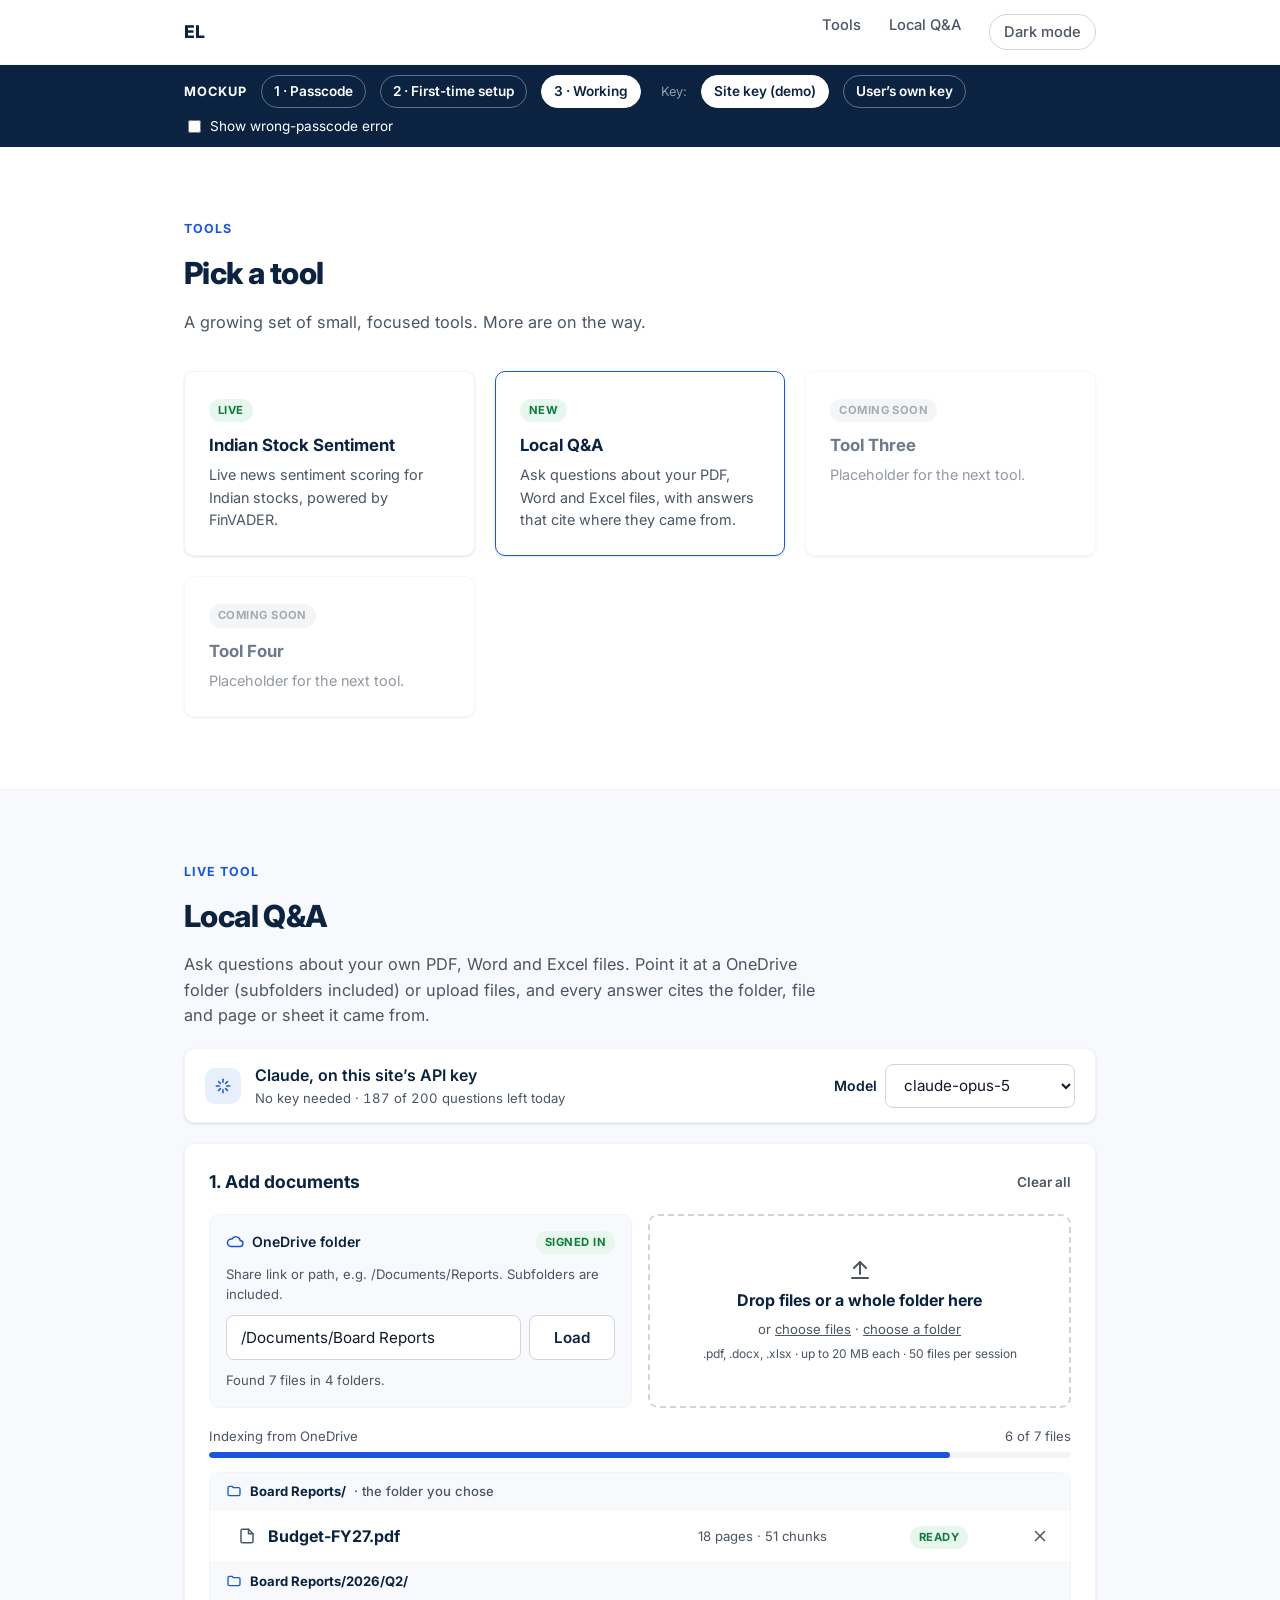
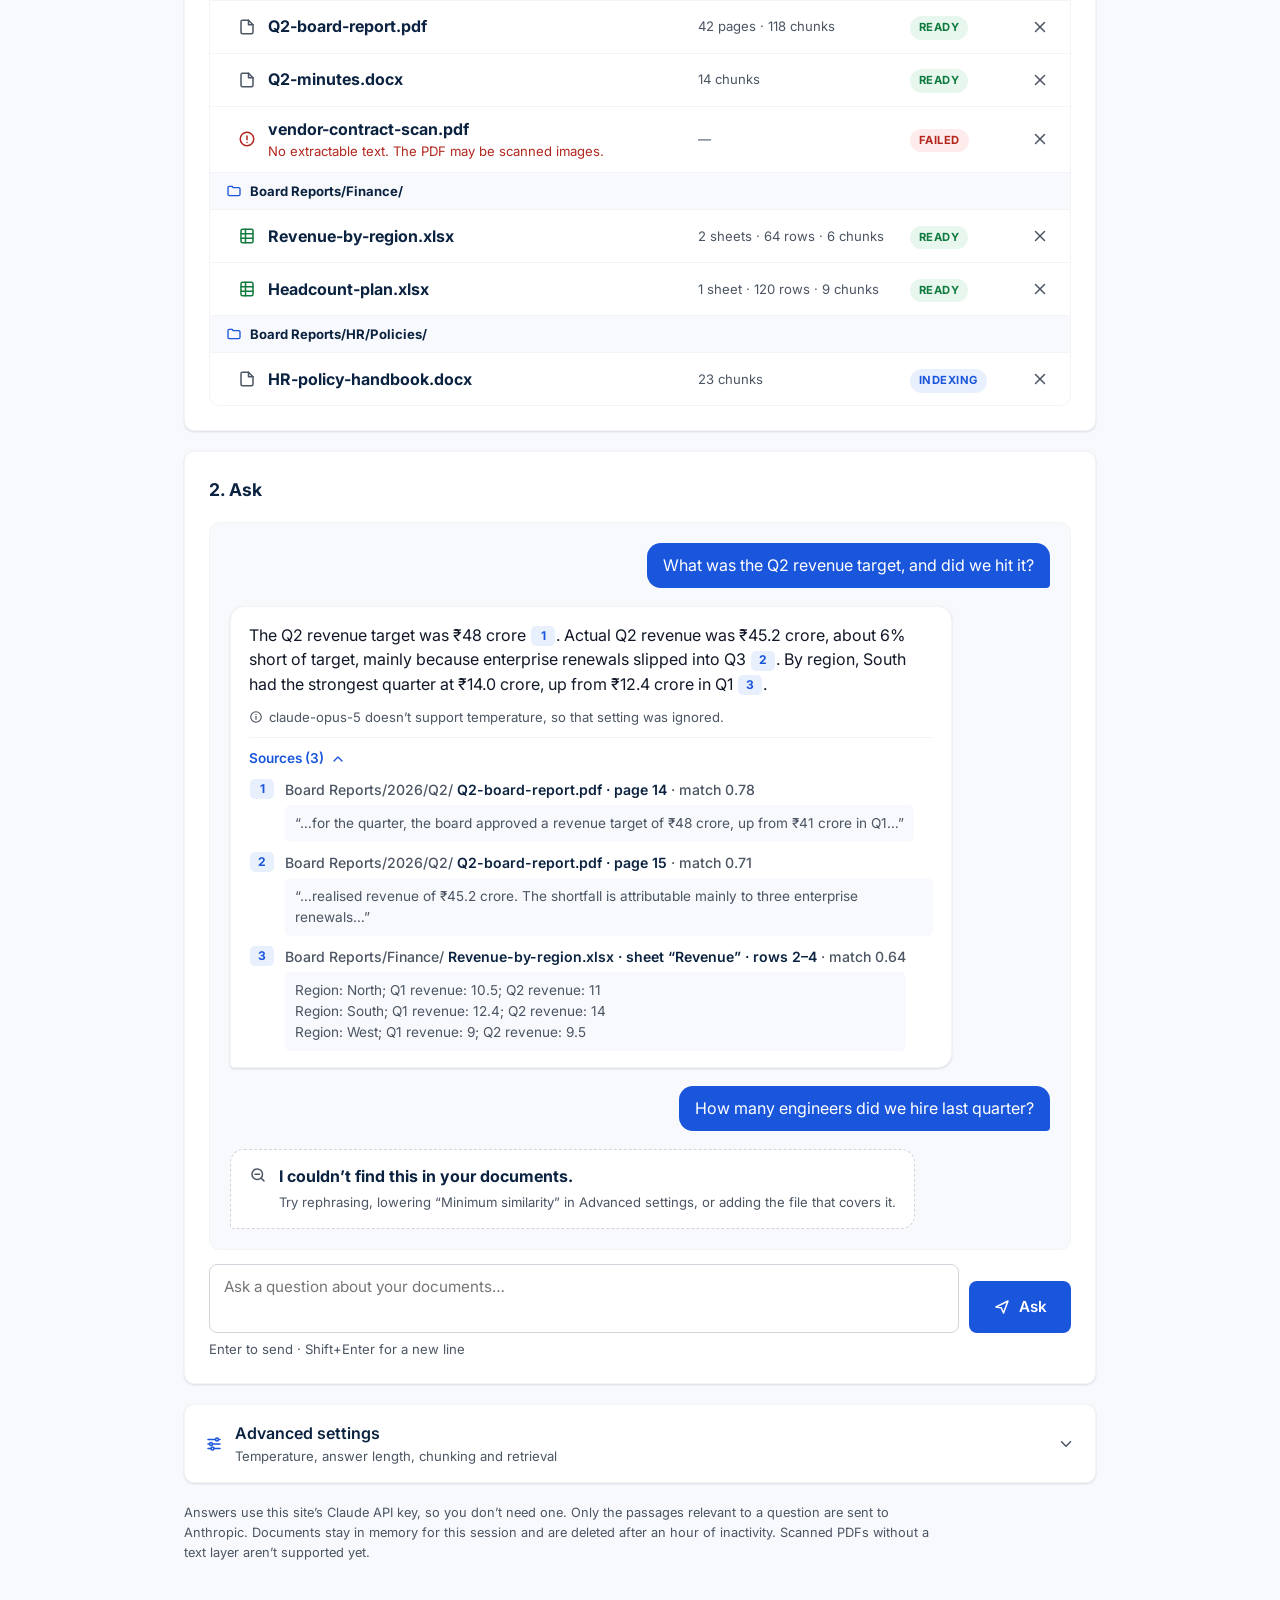
==== commit d5ef81a7: "Update Local Q&A mockup: Excel files, subfolders, site API key Files are grouped by folder path, Exc" ====
--- a/local-qa/mockup.html
+++ b/local-qa/mockup.html
@@ -92,7 +92,7 @@
   .files li + li { border-top: 1px solid var(--gray-100); }
   .files .name { flex-grow: 1; display: flex; flex-direction: column; padding: 6px 0; min-width: 0; }
   .files .name strong { color: var(--heading); overflow-wrap: anywhere; }
-  .files .meta { width: 150px; }
+  .files .meta { width: 200px; }
   .files .file-status { width: 96px; }
   .files .err { font-size: 0.82rem; color: var(--red); }
   .empty { padding: 18px; text-align: center; border: 1px dashed var(--gray-300); border-radius: var(--radius); }
@@ -143,10 +143,24 @@
   .reindex p { margin: 0; flex-grow: 1; font-size: 0.9rem; }
   .privacy { font-size: 0.8rem; max-width: 760px; }
 
+  .mock-bar .sep { opacity: 0.55; margin-left: 6px; font-size: 0.8rem; }
+  .files li.folder-row { background: var(--bg-alt); padding: 8px 16px; gap: 8px; font-size: 0.82rem; font-weight: 700; color: var(--heading); }
+  .files li.folder-row svg.i { width: 16px; height: 16px; color: var(--blue); }
+  .files li.folder-row span { font-weight: 500; color: var(--gray-600); }
+  .files li.file-row { padding-left: 28px; }
+  .where .path { font-weight: 500; color: var(--gray-600); }
+  .model-select { display: flex; align-items: center; gap: 8px; }
+  .model-select .field { width: auto; min-width: 190px; }
+  .quota { font-variant-numeric: tabular-nums; }
+
   [hidden] { display: none !important; }
 
   @media (max-width: 640px) {
     .grid-2, .controls { grid-template-columns: minmax(0, 1fr); }
+    .files li.folder-row { display: flex; }
+    .files li.file-row { padding-left: 12px; }
+    .model-select { width: 100%; }
+    .model-select .field { flex-grow: 1; }
     .files li { display: grid; grid-template-columns: auto minmax(0, 1fr) auto; column-gap: 12px; align-items: center; padding: 6px 4px 8px 12px; }
     .files li > svg.i { grid-column: 1; grid-row: 1; }
     .files .name { grid-column: 2; grid-row: 1; padding: 4px 0 0; }
@@ -179,6 +193,9 @@
   <symbol id="i-down" viewBox="0 0 24 24"><path d="M6 9l6 6 6-6"/></symbol>
   <symbol id="i-search" viewBox="0 0 24 24"><circle cx="11" cy="11" r="7"/><path d="M20 20l-3.5-3.5"/><path d="M8 11h6"/></symbol>
   <symbol id="i-sliders" viewBox="0 0 24 24"><path d="M4 6h10"/><path d="M18 6h2"/><circle cx="16" cy="6" r="2"/><path d="M4 18h4"/><path d="M12 18h8"/><circle cx="10" cy="18" r="2"/><path d="M4 12h2"/><path d="M10 12h10"/><circle cx="8" cy="12" r="2"/></symbol>
+  <symbol id="i-folder" viewBox="0 0 24 24"><path d="M3 7a2 2 0 0 1 2-2h4l2 2h8a2 2 0 0 1 2 2v8a2 2 0 0 1-2 2H5a2 2 0 0 1-2-2z"/></symbol>
+  <symbol id="i-sheet" viewBox="0 0 24 24"><rect x="4" y="3" width="16" height="18" rx="2"/><path d="M4 9h16"/><path d="M4 15h16"/><path d="M10 3v18"/></symbol>
+  <symbol id="i-spark" viewBox="0 0 24 24"><path d="M12 3v4"/><path d="M12 17v4"/><path d="M3 12h4"/><path d="M17 12h4"/><path d="M6 6l2.5 2.5"/><path d="M15.5 15.5L18 18"/><path d="M6 18l2.5-2.5"/><path d="M15.5 8.5L18 6"/></symbol>
   <symbol id="i-refresh" viewBox="0 0 24 24"><path d="M20 11a8 8 0 0 0-14.9-3"/><path d="M4 4v4h4"/><path d="M4 13a8 8 0 0 0 14.9 3"/><path d="M20 20v-4h-4"/></symbol>
 </svg>
 
@@ -199,6 +216,9 @@
     <button type="button" data-state="locked">1 · Passcode</button>
     <button type="button" data-state="setup">2 · First-time setup</button>
     <button type="button" data-state="working" aria-pressed="true">3 · Working</button>
+    <span class="sep">Key:</span>
+    <button type="button" data-keymode-btn="server" aria-pressed="true">Site key (demo)</button>
+    <button type="button" data-keymode-btn="user" aria-pressed="false">User’s own key</button>
     <label><input type="checkbox" id="mock-error"> Show wrong-passcode error</label>
   </div>
 </div>
@@ -218,7 +238,7 @@
         <a href="#local-qa" class="tile tile-live tile-new">
           <span class="tile-badge tile-badge-live">New</span>
           <h3>Local Q&amp;A</h3>
-          <p>Ask questions about your PDF and Word files, with answers that cite the page.</p>
+          <p>Ask questions about your PDF, Word and Excel files, with answers that cite where they came from.</p>
         </a>
         <div class="tile tile-placeholder">
           <span class="tile-badge">Coming soon</span>
@@ -239,7 +259,7 @@
       <div>
         <p class="eyebrow">Live Tool</p>
         <h2>Local Q&amp;A</h2>
-        <p class="section-lead" style="margin-bottom:0">Ask questions about your own PDF and Word files. Point it at a OneDrive folder or upload files, and every answer cites the page it came from.</p>
+        <p class="section-lead" style="margin-bottom:0">Ask questions about your own PDF, Word and Excel files. Point it at a OneDrive folder (subfolders included) or upload files, and every answer cites the folder, file and page or sheet it came from.</p>
       </div>
 
       <!-- ============ STATE 1: passcode ============ -->
@@ -258,7 +278,7 @@
       </form>
 
       <!-- ============ STATE 2: first-time setup ============ -->
-      <div class="card" data-view="setup" hidden>
+      <div class="card" data-view="setup" data-keymode="user" hidden>
         <div class="card-head"><h3>Connect a model</h3><span class="badge">Your key, your bill</span></div>
         <div class="col" style="gap:18px">
           <div class="col">
@@ -300,8 +320,25 @@
         </div>
       </div>
 
-      <!-- Model bar (working state) -->
-      <div class="card model-bar" data-view="working">
+      <!-- Model bar: site key (demo default) -->
+      <div class="card model-bar" data-view="setup working" data-keymode="server">
+        <span class="lock-icon" style="width:36px;height:36px"><svg class="i"><use href="#i-spark"/></svg></span>
+        <div class="grow">
+          <span class="title">Claude, on this site’s API key</span>
+          <span class="help">No key needed · <span class="quota" id="quota">187 of 200</span> questions left today</span>
+        </div>
+        <div class="model-select">
+          <label class="label" for="server-model">Model</label>
+          <select id="server-model" class="field">
+            <option>claude-opus-5</option>
+            <option>claude-sonnet-5</option>
+            <option>claude-haiku-4-5</option>
+          </select>
+        </div>
+      </div>
+
+      <!-- Model bar: user's own key -->
+      <div class="card model-bar" data-view="working" data-keymode="user">
         <span class="lock-icon" style="width:36px;height:36px"><svg class="i"><use href="#i-key"/></svg></span>
         <div class="grow">
           <span class="title" id="model-summary">Anthropic · claude-opus-5</span>
@@ -328,18 +365,19 @@
             <button type="button" class="btn btn-secondary" data-view="setup">
               <svg class="i"><use href="#i-cloud"/></svg> Sign in with Microsoft
             </button>
-            <label class="help" for="folder">Share link or path, e.g. /Documents/Reports</label>
+            <label class="help" for="folder">Share link or path, e.g. /Documents/Reports. Subfolders are included.</label>
             <div class="row">
               <input id="folder" class="field" type="text" value="/Documents/Board Reports">
               <button type="button" class="btn btn-secondary">Load</button>
             </div>
-            <p class="help" data-view="setup">Read-only access. Only .pdf and .docx files in the folder are used.</p>
+            <p class="help" data-view="setup">Read-only access. PDF, Word and Excel files in the folder and all its subfolders are used.</p>
+            <p class="help" data-view="working">Found 7 files in 4 folders.</p>
           </div>
           <div class="drop">
             <svg class="i" style="width:24px;height:24px;color:var(--gray-600)"><use href="#i-upload"/></svg>
-            <strong>Drop PDF or Word files here</strong>
-            <span class="help">or <a href="#">browse your computer</a></span>
-            <span class="help" style="font-size:0.75rem">.pdf and .docx · up to 20 MB each · 50 files per session</span>
+            <strong>Drop files or a whole folder here</strong>
+            <span class="help">or <a href="#">choose files</a> · <a href="#">choose a folder</a></span>
+            <span class="help" style="font-size:0.75rem">.pdf, .docx, .xlsx · up to 20 MB each · 50 files per session</span>
           </div>
         </div>
 
@@ -347,38 +385,63 @@
 
         <div data-view="working">
           <div class="col" style="gap:6px; margin-bottom:14px">
-            <div class="row help" style="justify-content:space-between"><span>Indexing from OneDrive</span><span>3 of 4 files</span></div>
-            <div class="progress" role="progressbar" aria-label="Indexing progress" aria-valuenow="75" aria-valuemin="0" aria-valuemax="100"><span style="width:75%"></span></div>
+            <div class="row help" style="justify-content:space-between"><span>Indexing from OneDrive</span><span>6 of 7 files</span></div>
+            <div class="progress" role="progressbar" aria-label="Indexing progress" aria-valuenow="86" aria-valuemin="0" aria-valuemax="100"><span style="width:86%"></span></div>
           </div>
           <ul class="files">
-            <li>
+            <li class="folder-row"><svg class="i"><use href="#i-folder"/></svg>Board Reports/ <span>· the folder you chose</span></li>
+            <li class="file-row">
+              <svg class="i" style="color:var(--gray-600)"><use href="#i-file"/></svg>
+              <span class="name"><strong>Budget-FY27.pdf</strong></span>
+              <span class="help meta">18 pages · 51 chunks</span>
+              <span class="file-status"><span class="badge badge-ok">Ready</span></span>
+              <button type="button" class="icon-btn" aria-label="Remove Budget-FY27.pdf"><svg class="i"><use href="#i-x"/></svg></button>
+            </li>
+            <li class="folder-row"><svg class="i"><use href="#i-folder"/></svg>Board Reports/2026/Q2/ <span></span></li>
+            <li class="file-row">
               <svg class="i" style="color:var(--gray-600)"><use href="#i-file"/></svg>
               <span class="name"><strong>Q2-board-report.pdf</strong></span>
               <span class="help meta">42 pages · 118 chunks</span>
               <span class="file-status"><span class="badge badge-ok">Ready</span></span>
               <button type="button" class="icon-btn" aria-label="Remove Q2-board-report.pdf"><svg class="i"><use href="#i-x"/></svg></button>
             </li>
-            <li>
+            <li class="file-row">
               <svg class="i" style="color:var(--gray-600)"><use href="#i-file"/></svg>
-              <span class="name"><strong>Budget-FY27.pdf</strong></span>
-              <span class="help meta">18 pages · 51 chunks</span>
+              <span class="name"><strong>Q2-minutes.docx</strong></span>
+              <span class="help meta">14 chunks</span>
               <span class="file-status"><span class="badge badge-ok">Ready</span></span>
-              <button type="button" class="icon-btn" aria-label="Remove Budget-FY27.pdf"><svg class="i"><use href="#i-x"/></svg></button>
+              <button type="button" class="icon-btn" aria-label="Remove Q2-minutes.docx"><svg class="i"><use href="#i-x"/></svg></button>
             </li>
-            <li>
+            <li class="file-row">
+              <svg class="i" style="color:var(--red)"><use href="#i-alert"/></svg>
+              <span class="name"><strong>vendor-contract-scan.pdf</strong><span class="err">No extractable text. The PDF may be scanned images.</span></span>
+              <span class="help meta">—</span>
+              <span class="file-status"><span class="badge badge-fail">Failed</span></span>
+              <button type="button" class="icon-btn" aria-label="Remove vendor-contract-scan.pdf"><svg class="i"><use href="#i-x"/></svg></button>
+            </li>
+            <li class="folder-row"><svg class="i"><use href="#i-folder"/></svg>Board Reports/Finance/ <span></span></li>
+            <li class="file-row">
+              <svg class="i" style="color:var(--green)"><use href="#i-sheet"/></svg>
+              <span class="name"><strong>Revenue-by-region.xlsx</strong></span>
+              <span class="help meta">2 sheets · 64 rows · 6 chunks</span>
+              <span class="file-status"><span class="badge badge-ok">Ready</span></span>
+              <button type="button" class="icon-btn" aria-label="Remove Revenue-by-region.xlsx"><svg class="i"><use href="#i-x"/></svg></button>
+            </li>
+            <li class="file-row">
+              <svg class="i" style="color:var(--green)"><use href="#i-sheet"/></svg>
+              <span class="name"><strong>Headcount-plan.xlsx</strong></span>
+              <span class="help meta">1 sheet · 120 rows · 9 chunks</span>
+              <span class="file-status"><span class="badge badge-ok">Ready</span></span>
+              <button type="button" class="icon-btn" aria-label="Remove Headcount-plan.xlsx"><svg class="i"><use href="#i-x"/></svg></button>
+            </li>
+            <li class="folder-row"><svg class="i"><use href="#i-folder"/></svg>Board Reports/HR/Policies/ <span></span></li>
+            <li class="file-row">
               <svg class="i" style="color:var(--gray-600)"><use href="#i-file"/></svg>
               <span class="name"><strong>HR-policy-handbook.docx</strong></span>
               <span class="help meta">23 chunks</span>
               <span class="file-status"><span class="badge badge-busy">Indexing</span></span>
               <button type="button" class="icon-btn" aria-label="Remove HR-policy-handbook.docx"><svg class="i"><use href="#i-x"/></svg></button>
             </li>
-            <li>
-              <svg class="i" style="color:var(--red)"><use href="#i-alert"/></svg>
-              <span class="name"><strong>vendor-contract-scan.pdf</strong><span class="err">No extractable text. The PDF may be scanned images.</span></span>
-              <span class="help meta">—</span>
-              <span class="file-status"><span class="badge badge-fail">Failed</span></span>
-              <button type="button" class="icon-btn" aria-label="Remove vendor-contract-scan.pdf"><svg class="i"><use href="#i-x"/></svg></button>
-            </li>
           </ul>
         </div>
       </div>
@@ -391,14 +454,14 @@
           <div class="msg-user">What was the Q2 revenue target, and did we hit it?</div>
 
           <div class="msg-bot">
-            <p>The Q2 revenue target was ₹48 crore <a href="#" class="cite">1</a>. Actual Q2 revenue was ₹45.2 crore, about 6% short of target <a href="#" class="cite">2</a>. The board report puts the gap down to enterprise renewals that slipped into Q3 <a href="#" class="cite">2</a><a href="#" class="cite">3</a>.</p>
+            <p>The Q2 revenue target was ₹48 crore <a href="#" class="cite">1</a>. Actual Q2 revenue was ₹45.2 crore, about 6% short of target, mainly because enterprise renewals slipped into Q3 <a href="#" class="cite">2</a>. By region, South had the strongest quarter at ₹14.0 crore, up from ₹12.4 crore in Q1 <a href="#" class="cite">3</a>.</p>
             <p class="note" id="temp-note"><svg class="i"><use href="#i-info"/></svg> claude-opus-5 doesn’t support temperature, so that setting was ignored.</p>
             <div class="sources">
               <button type="button" class="btn-link" aria-expanded="true" aria-controls="src-1" id="src-toggle">Sources (3) <svg class="i chevron" style="width:16px;height:16px"><use href="#i-up"/></svg></button>
               <ol id="src-1">
-                <li><span class="cite">1</span><div><div class="where">Q2-board-report.pdf · page 14 <span>· match 0.78</span></div><blockquote>“…for the quarter, the board approved a revenue target of ₹48 crore, up from ₹41 crore in Q1…”</blockquote></div></li>
-                <li><span class="cite">2</span><div><div class="where">Q2-board-report.pdf · page 15 <span>· match 0.71</span></div><blockquote>“…realised revenue of ₹45.2 crore. The shortfall is attributable mainly to three enterprise renewals…”</blockquote></div></li>
-                <li><span class="cite">3</span><div><div class="where">Budget-FY27.pdf · page 3 <span>· match 0.58</span></div><blockquote>“…renewals deferred from Q2 are expected to close in the first half of Q3…”</blockquote></div></li>
+                <li><span class="cite">1</span><div><div class="where"><span class="path">Board Reports/2026/Q2/</span> Q2-board-report.pdf · page 14 <span>· match 0.78</span></div><blockquote>“…for the quarter, the board approved a revenue target of ₹48 crore, up from ₹41 crore in Q1…”</blockquote></div></li>
+                <li><span class="cite">2</span><div><div class="where"><span class="path">Board Reports/2026/Q2/</span> Q2-board-report.pdf · page 15 <span>· match 0.71</span></div><blockquote>“…realised revenue of ₹45.2 crore. The shortfall is attributable mainly to three enterprise renewals…”</blockquote></div></li>
+                <li><span class="cite">3</span><div><div class="where"><span class="path">Board Reports/Finance/</span> Revenue-by-region.xlsx · sheet “Revenue” · rows 2–4 <span>· match 0.64</span></div><blockquote>Region: North; Q1 revenue: 10.5; Q2 revenue: 11<br>Region: South; Q1 revenue: 12.4; Q2 revenue: 14<br>Region: West; Q1 revenue: 9; Q2 revenue: 9.5</blockquote></div></li>
               </ol>
             </div>
           </div>
@@ -532,7 +595,8 @@
         </div>
       </div>
 
-      <p class="help privacy" data-view="setup working">Only the passages relevant to a question are sent to your chosen provider. Documents stay in memory for this session and are deleted after an hour of inactivity. Scanned PDFs without a text layer aren’t supported yet.</p>
+      <p class="help privacy" data-view="setup working" data-keymode="server">Answers use this site’s Claude API key, so you don’t need one. Only the passages relevant to a question are sent to Anthropic. Documents stay in memory for this session and are deleted after an hour of inactivity. Scanned PDFs without a text layer aren’t supported yet.</p>
+      <p class="help privacy" data-view="setup working" data-keymode="user">Only the passages relevant to a question are sent to your chosen provider. Documents stay in memory for this session and are deleted after an hour of inactivity. Scanned PDFs without a text layer aren’t supported yet.</p>
     </div>
   </section>
 </main>
@@ -556,18 +620,26 @@
 
   // ---- mockup state switcher ----
   var stateButtons = document.querySelectorAll('.mock-bar [data-state]');
-  function show(state) {
-    document.querySelectorAll('[data-view]').forEach(function (el) {
-      el.hidden = el.getAttribute('data-view').split(' ').indexOf(state) === -1;
+  var keyButtons = document.querySelectorAll('.mock-bar [data-keymode-btn]');
+  var state = 'working', keyMode = 'server';
+  function show(next) {
+    state = next || state;
+    document.querySelectorAll('[data-view], [data-keymode]').forEach(function (el) {
+      var v = el.getAttribute('data-view'), k = el.getAttribute('data-keymode');
+      el.hidden = (v && v.split(' ').indexOf(state) === -1) || (k && k !== keyMode);
     });
     stateButtons.forEach(function (b) { b.setAttribute('aria-pressed', String(b.dataset.state === state)); });
+    keyButtons.forEach(function (b) { b.setAttribute('aria-pressed', String(b.dataset.keymodeBtn === keyMode)); });
+    syncTemp();
     var ask = document.getElementById('ask-btn'), q = document.getElementById('question');
     ask.disabled = q.disabled = state !== 'working';
     document.getElementById('ask-hint').textContent = state === 'working'
       ? 'Enter to send · Shift+Enter for a new line'
-      : 'Add at least one document and an API key to start asking.';
+      : (keyMode === 'server' ? 'Add at least one document to start asking.'
+                              : 'Add at least one document and an API key to start asking.');
   }
   stateButtons.forEach(function (b) { b.addEventListener('click', function () { show(b.dataset.state); }); });
+  keyButtons.forEach(function (b) { b.addEventListener('click', function () { keyMode = b.dataset.keymodeBtn; show(); }); });
   document.querySelectorAll('[data-go]').forEach(function (b) {
     b.addEventListener('click', function () { show(b.dataset.go); });
   });
@@ -616,9 +688,12 @@
 
   // ---- temperature support hint follows the chosen model ----
   var TEMP_OK = ['claude-haiku-4-5', 'claude-sonnet-4-6', 'claude-opus-4-6'];
+  var serverModel = document.getElementById('server-model');
+  serverModel.addEventListener('change', syncTemp);
   function syncTemp() {
-    var m = modelInput.value.trim() || 'this model';
-    var ignored = current === 'anthropic' && TEMP_OK.indexOf(m) === -1;
+    var onServer = keyMode === 'server';
+    var m = (onServer ? serverModel.value : modelInput.value.trim()) || 'this model';
+    var ignored = (onServer || current === 'anthropic') && TEMP_OK.indexOf(m) === -1;
     document.getElementById('temp-warn').hidden = !ignored;
     document.getElementById('temp-note').hidden = !ignored;
     document.getElementById('temp-warn').querySelector('span').textContent =
@@ -685,7 +760,6 @@
   });
 
   show('working');
-  syncTemp();
 })();
 </script>
 </body>
